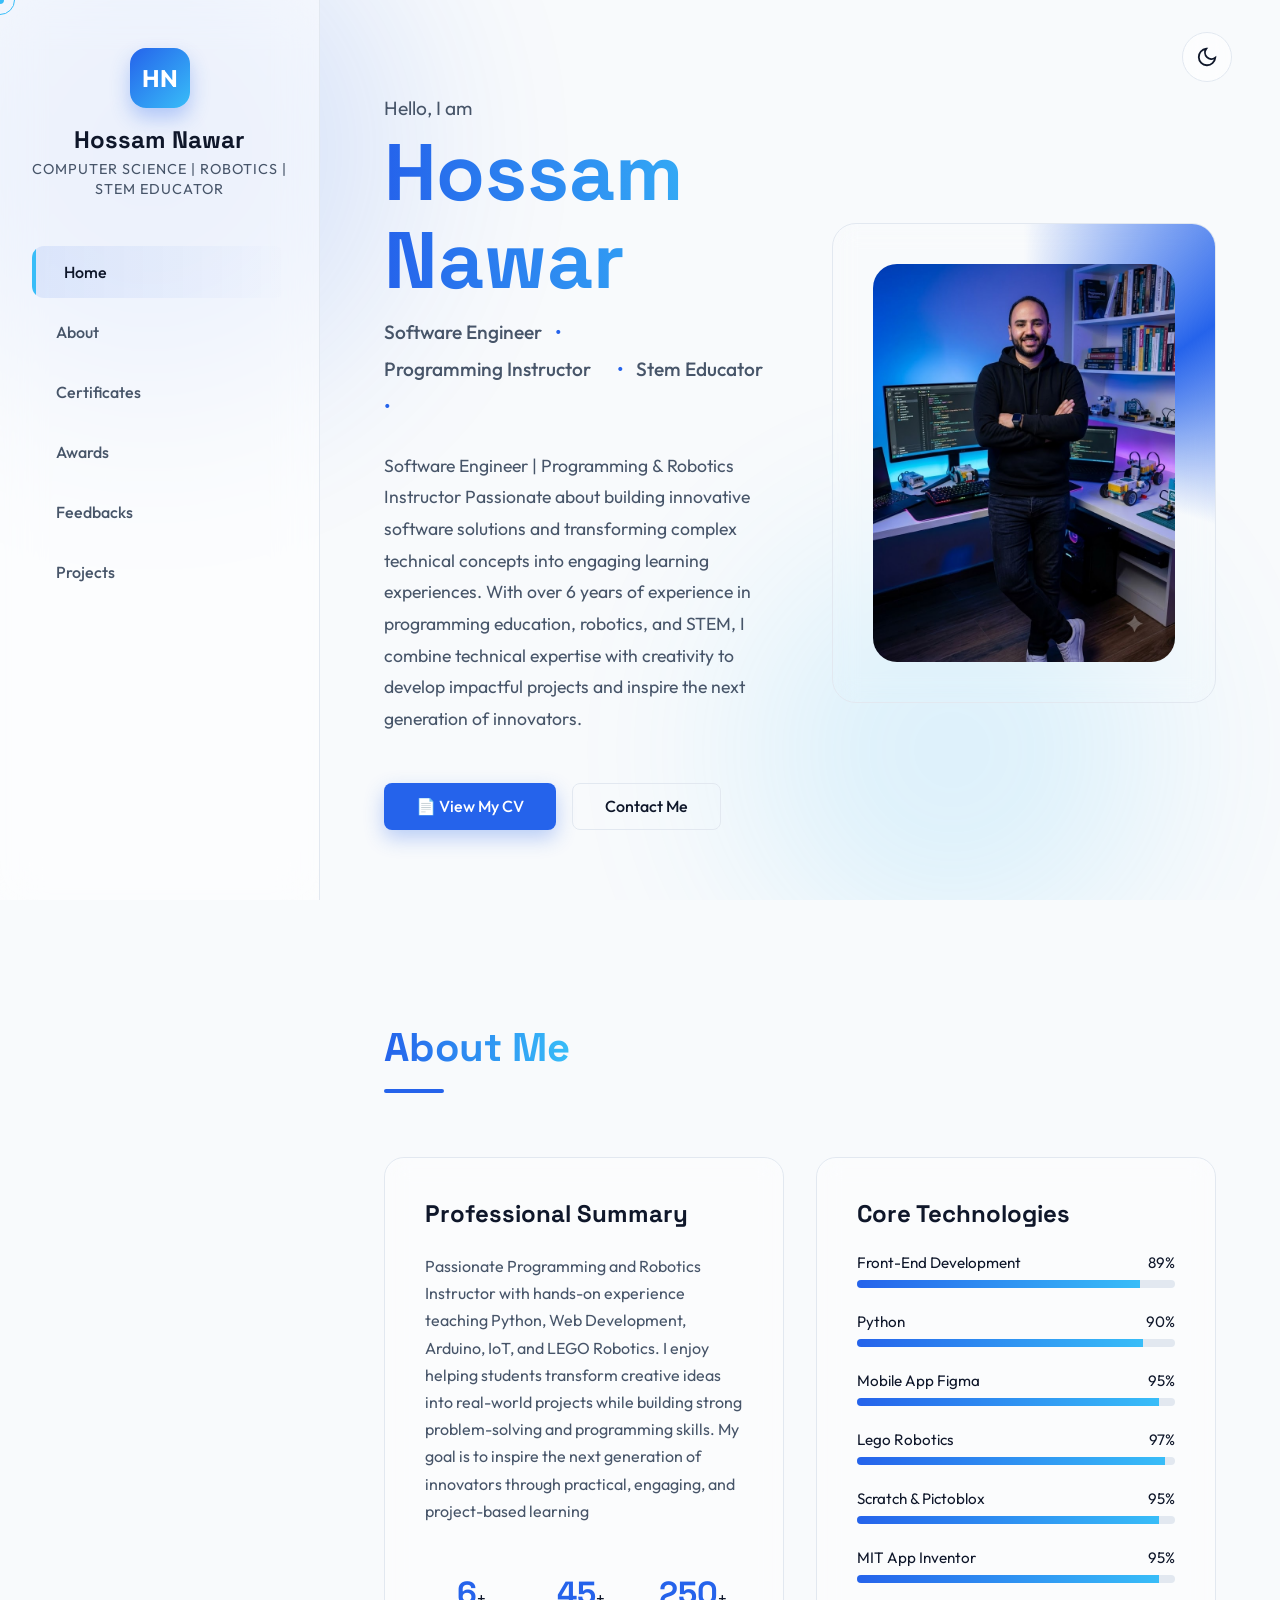
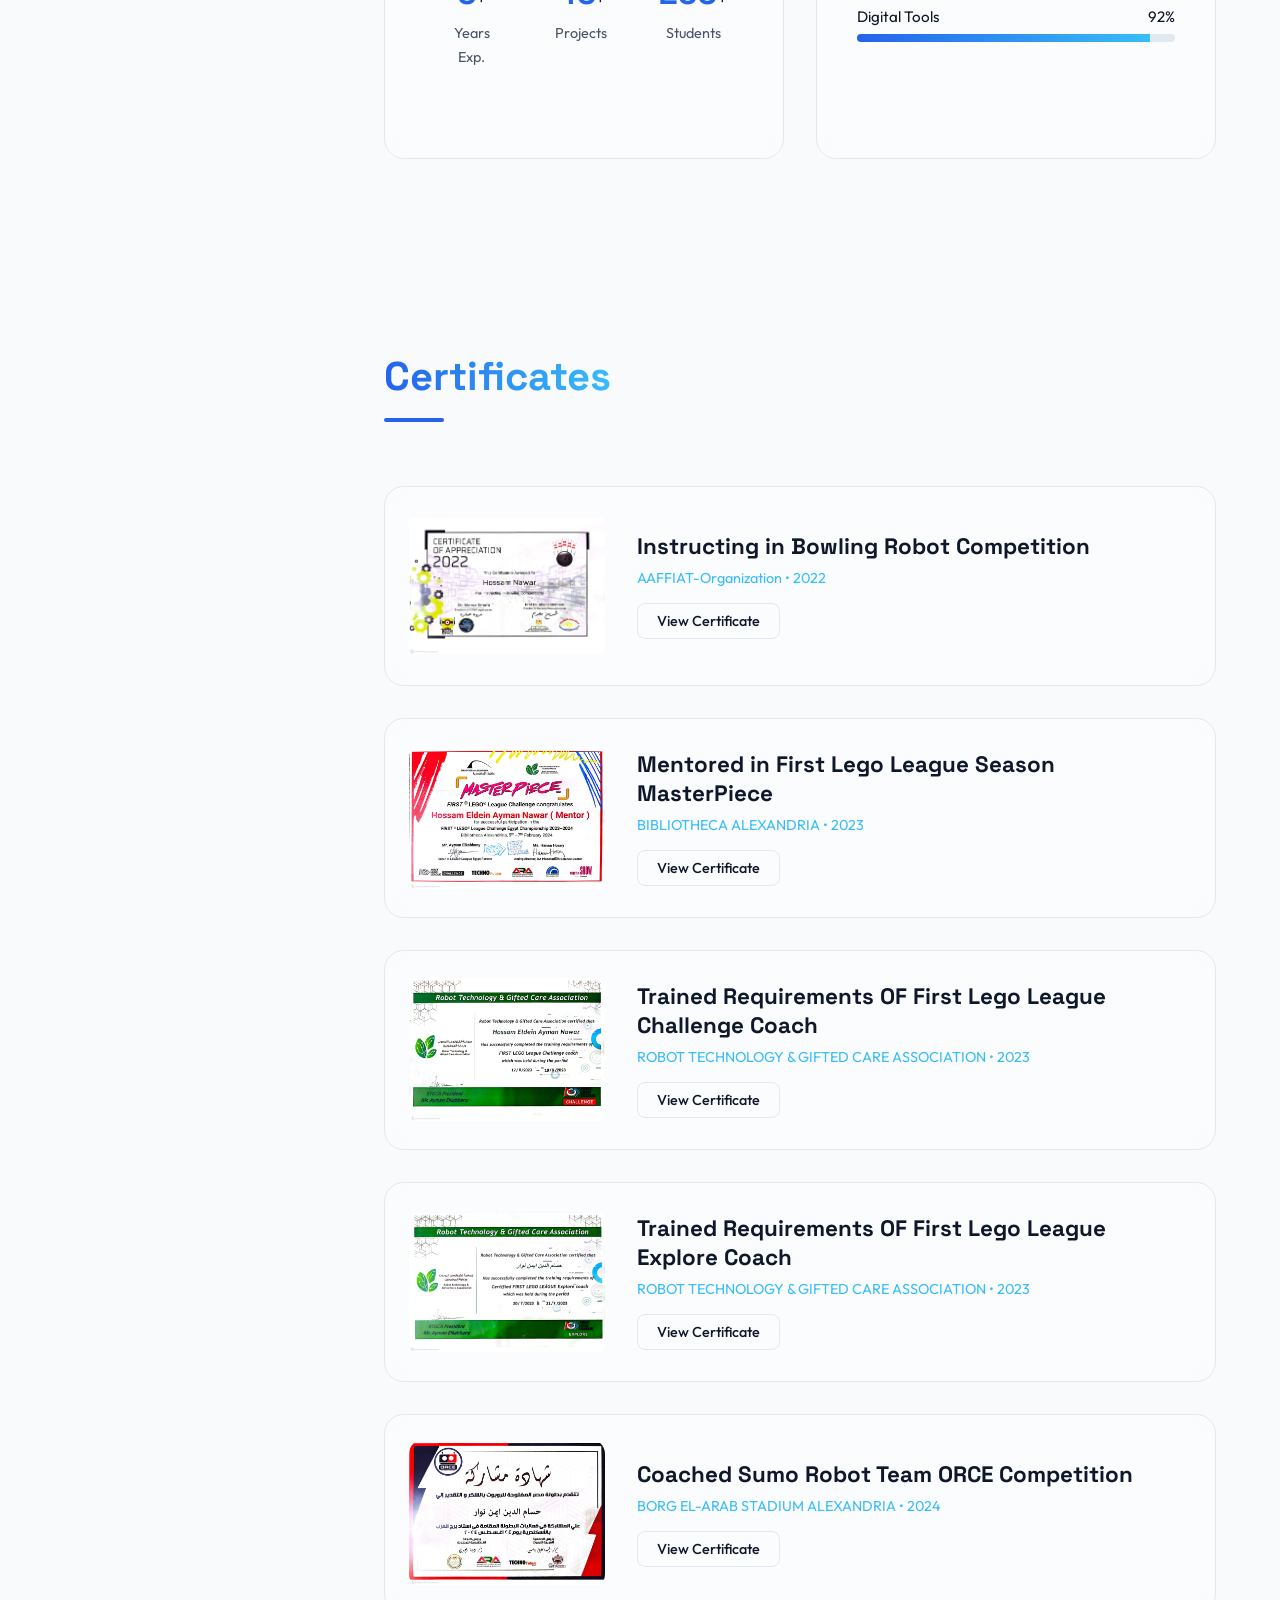
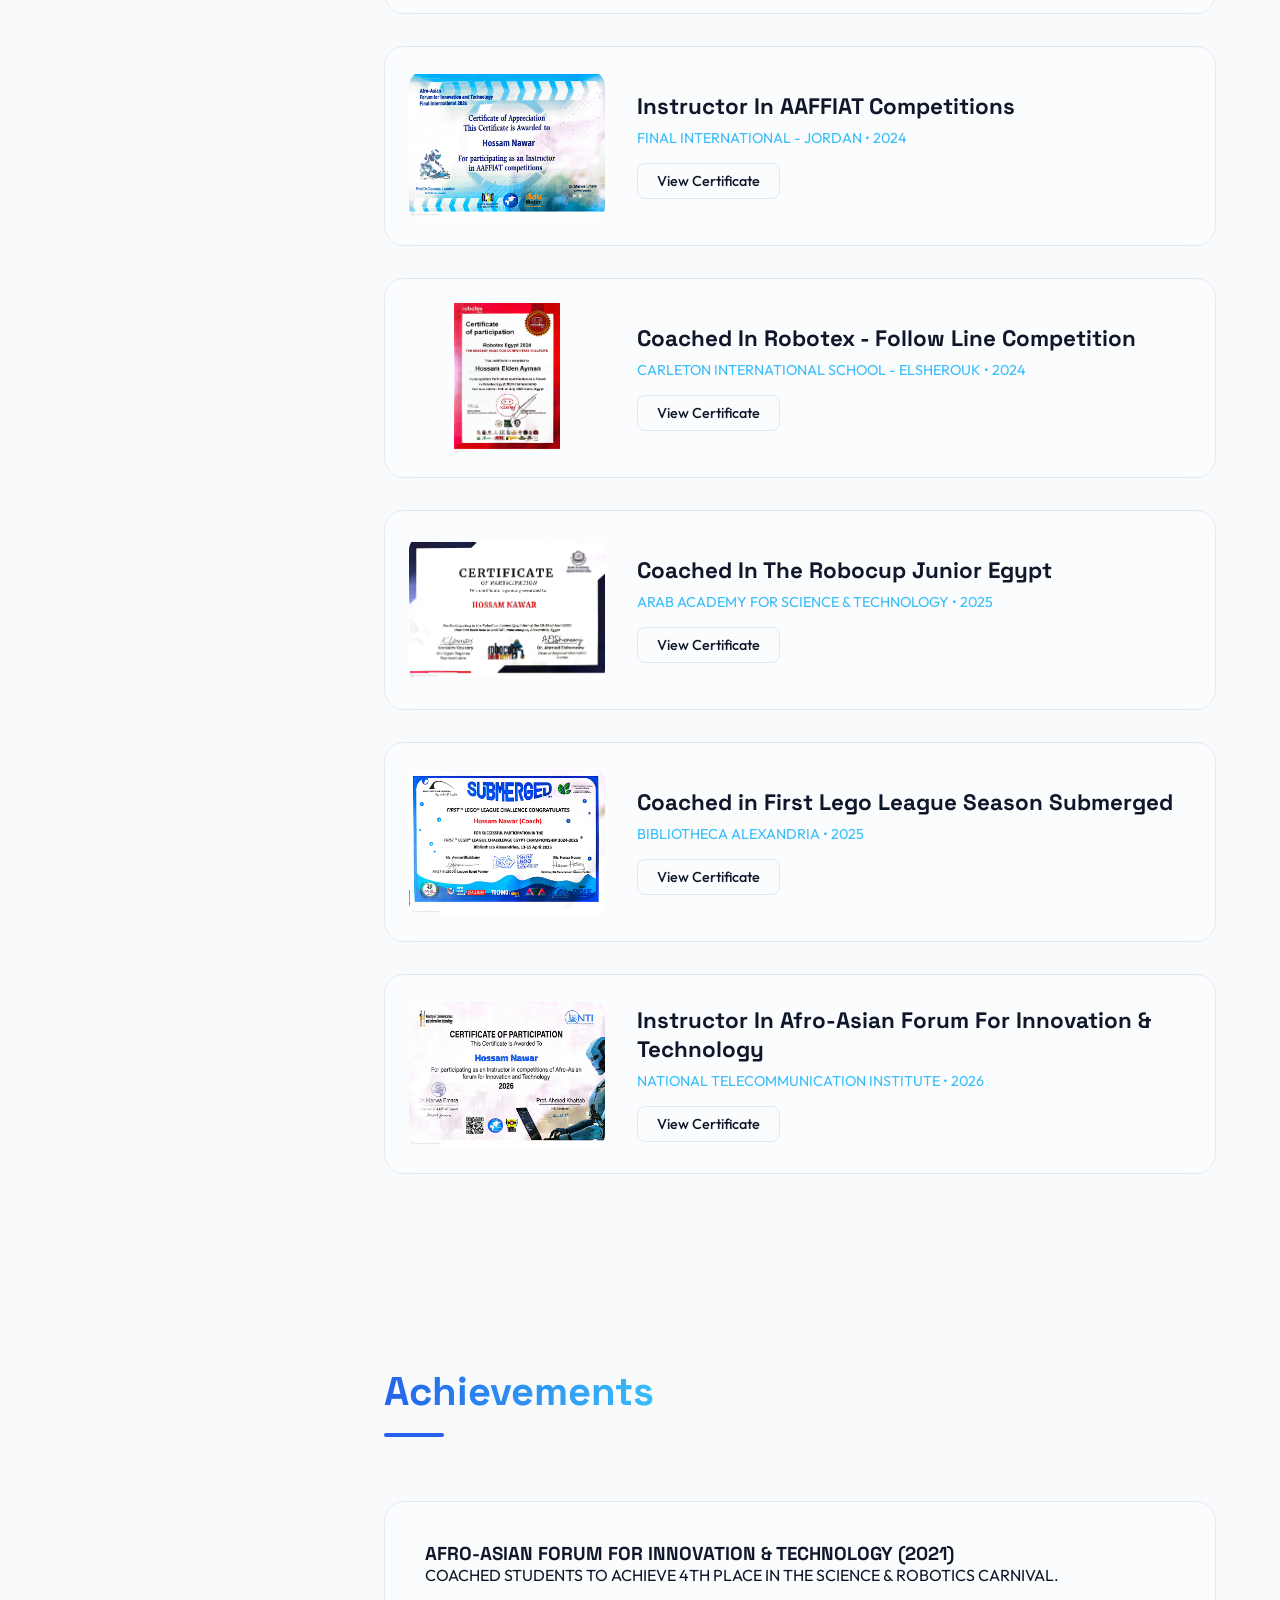
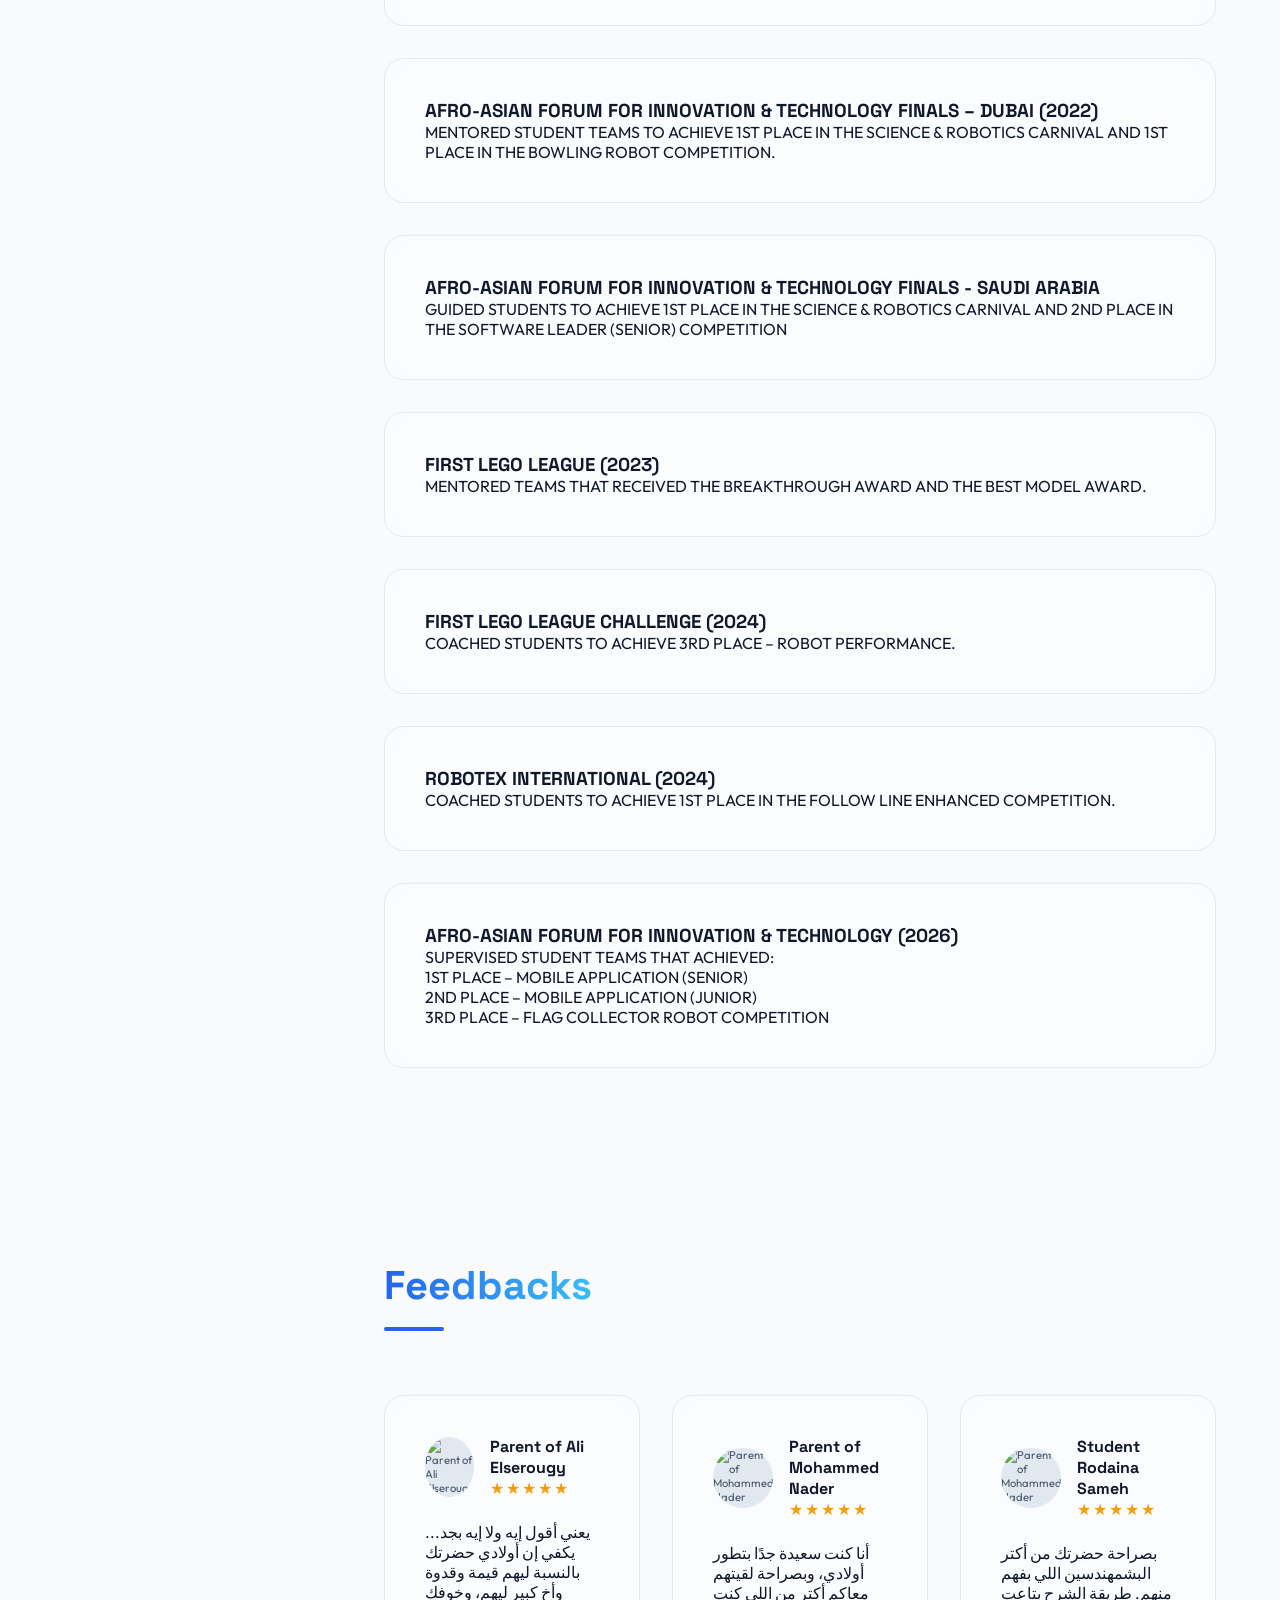
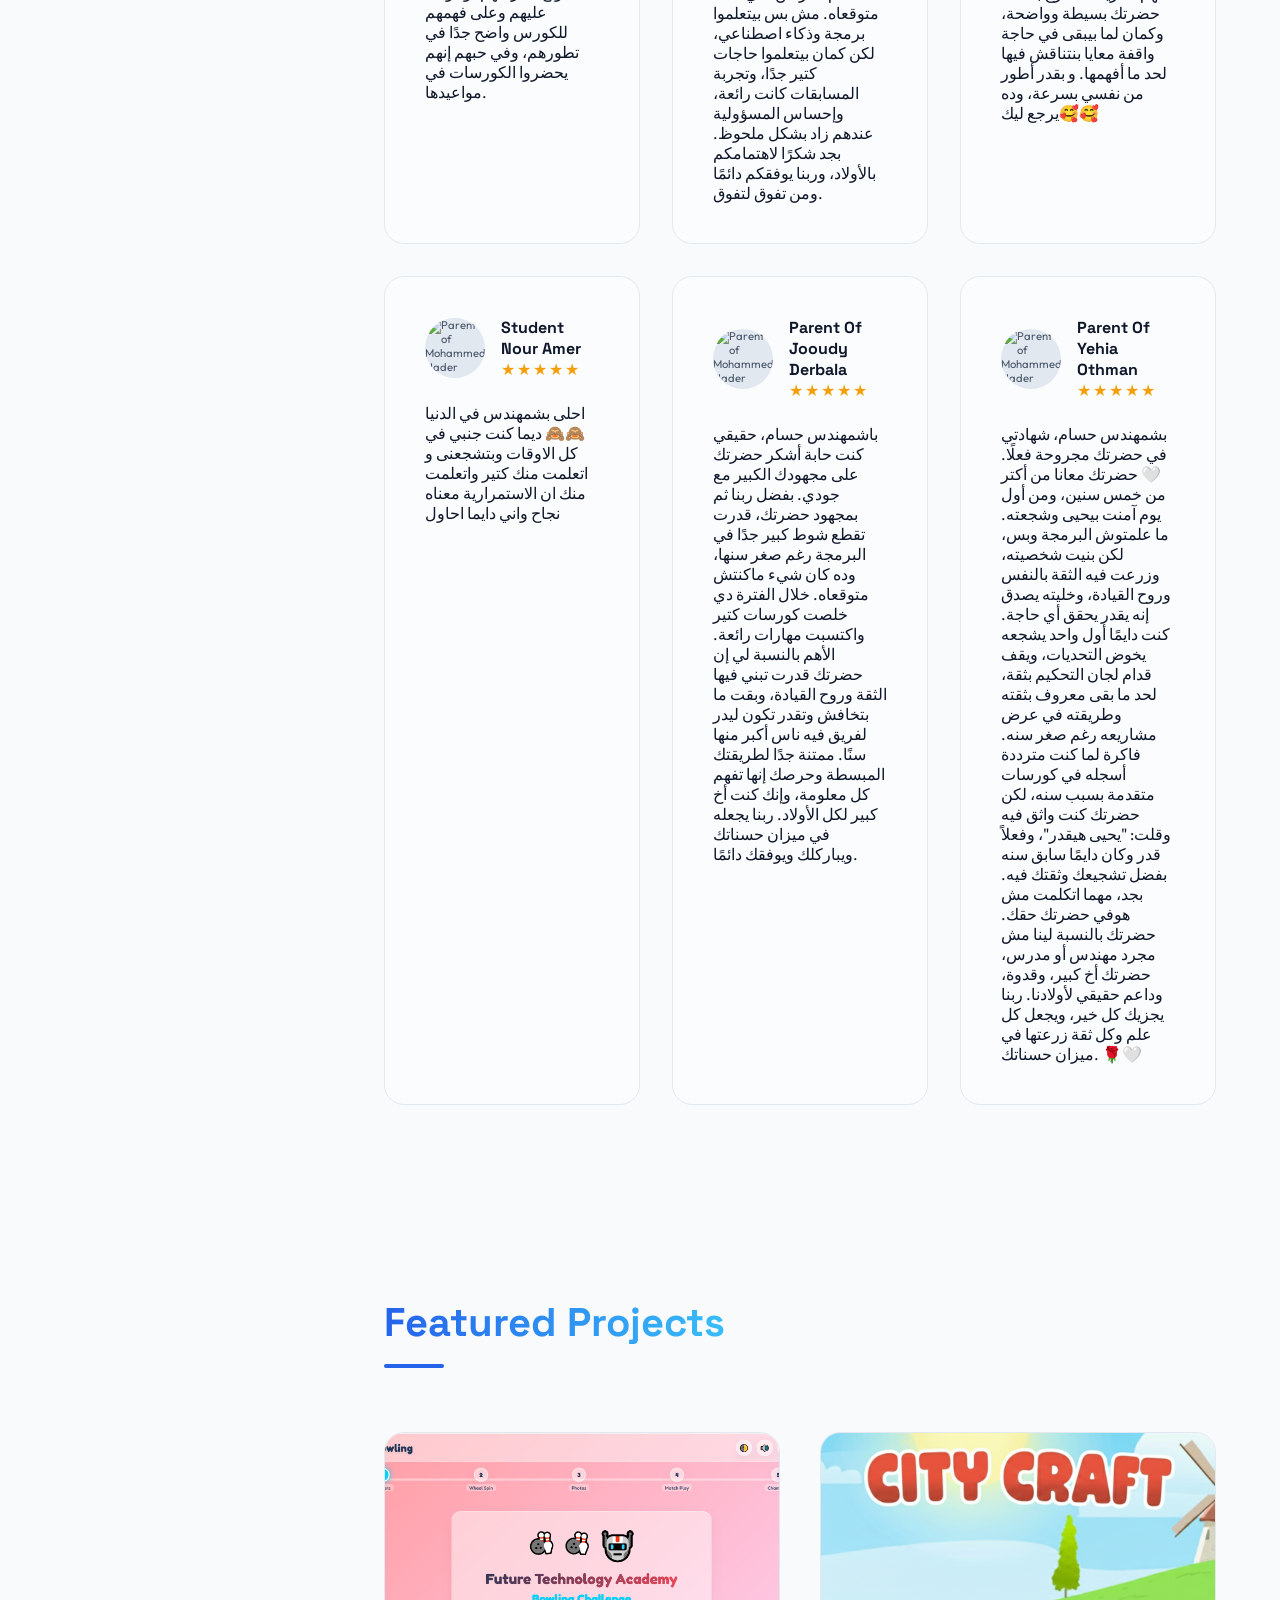
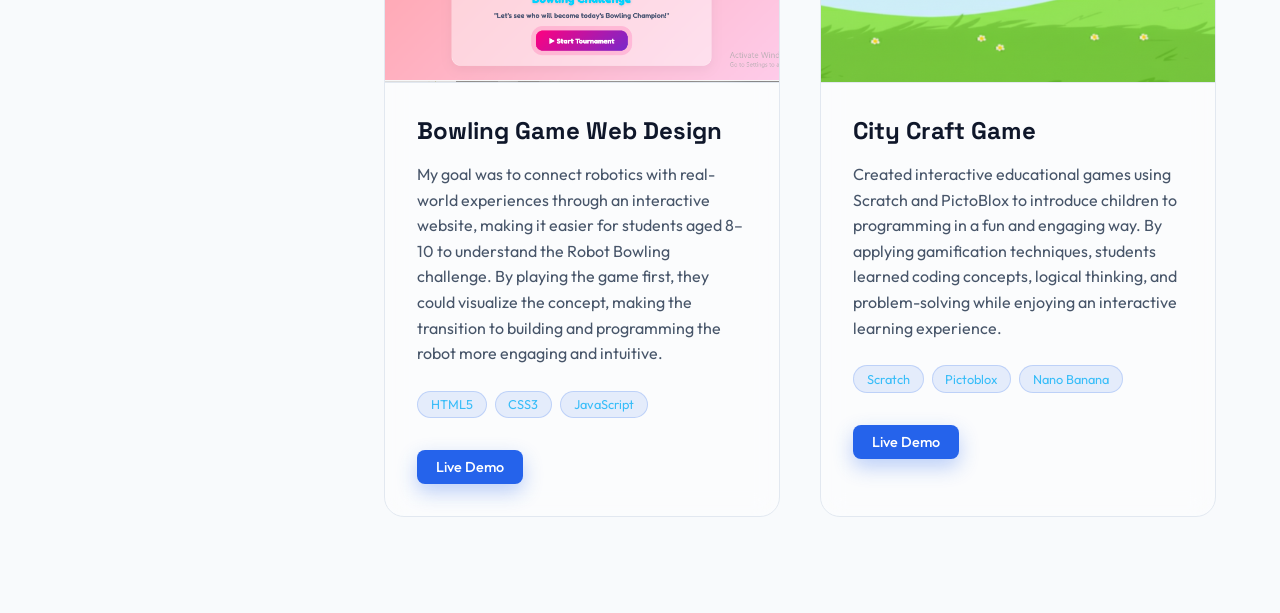
==== index.html @ 38dbe71a "Add files via upload" ====
<!DOCTYPE html>
<html lang="en" data-theme="dark">
<head>
    <meta charset="UTF-8">
    <meta name="viewport" content="width=device-width, initial-scale=1.0">
    <title>Senior Software Engineer & Instructor</title>
    
    <!-- Premium Google Fonts -->
    <link rel="preconnect" href="https://fonts.googleapis.com">
    <link rel="preconnect" href="https://fonts.gstatic.com" crossorigin>
    <link href="https://fonts.googleapis.com/css2?family=Outfit:wght@300;400;500;700&family=Space+Grotesk:wght@500;700&display=swap" rel="stylesheet">
    
    <link rel="stylesheet" href="style.css">
</head>
<body>
    <!-- Animated Background -->
    <div class="bg-animation">
        <div class="glow-orb orb-1"></div>
        <div class="glow-orb orb-2"></div>
    </div>

    <!-- Custom Cursor -->
    <div class="cursor"></div>
    <div class="cursor-follower"></div>

    <!-- Theme Switcher -->
    <button id="theme-toggle" class="theme-toggle" aria-label="Toggle Theme">
        <svg class="sun-icon" viewBox="0 0 24 24" fill="none" stroke="currentColor" stroke-width="2"><circle cx="12" cy="12" r="5"></circle><line x1="12" y1="1" x2="12" y2="3"></line><line x1="12" y1="21" x2="12" y2="23"></line><line x1="4.22" y1="4.22" x2="5.64" y2="5.64"></line><line x1="18.36" y1="18.36" x2="19.78" y2="19.78"></line><line x1="1" y1="12" x2="3" y2="12"></line><line x1="21" y1="12" x2="23" y2="12"></line><line x1="4.22" y1="19.78" x2="5.64" y2="18.36"></line><line x1="18.36" y1="5.64" x2="19.78" y2="4.22"></line></svg>
        <svg class="moon-icon" viewBox="0 0 24 24" fill="none" stroke="currentColor" stroke-width="2"><path d="M21 12.79A9 9 0 1 1 11.21 3 7 7 0 0 0 21 12.79z"></path></svg>
    </button>

    <!-- Mobile Menu Button -->
    <button class="mobile-menu-btn" aria-label="Toggle Menu">
        <span></span><span></span><span></span>
    </button>

    <!-- Left Sidebar -->
    <aside class="sidebar">
        <div class="sidebar-content">
            <div class="brand">
                <div class="logo">HN</div>
                <h2 class="name">Hossam Nawar</h2>
                <span class="title">COMPUTER SCIENCE | ROBOTICS | STEM EDUCATOR</span>
            </div>

            <nav class="nav-menu">
                <a href="#home" class="nav-link active">Home</a>
                <a href="#about" class="nav-link">About</a>
                <a href="#certificates" class="nav-link">Certificates</a>
                <a href="#awards" class="nav-link">Awards</a>
                <a href="#feedbacks" class="nav-link">Feedbacks</a>
                <a href="#projects" class="nav-link">Projects</a>
            </nav>

         
        </div>
    </aside>

    <!-- Main Content -->
    <main class="content">
        
        <!-- HOME SECTION -->
        <section id="home" class="section hero-section reveal">
            <div class="hero-content">
                <h3 class="greeting">Hello, I am</h3>
                <h1 class="main-heading gradient-text">Hossam Nawar</h1>
                <div class="typewriter-container">
                    <span class="role">Software Engineer</span>
                    <span class="separator">•</span>
                    <span class="role">Programming Instructor</span> <br>
                    <span class="separator">•</span>
                    <span class="role">Stem Educator</span>
                                        <span class="separator">•</span>

                </div>
                <p class="hero-desc">
Software Engineer | Programming & Robotics Instructor

Passionate about building innovative software solutions and transforming complex technical concepts into engaging learning experiences. With over 6 years of experience in programming education, robotics, and STEM, I combine technical expertise with creativity to develop impactful projects and inspire the next generation of innovators.
                </p>
                <div class="hero-btns">
                    <a href="Hossam Nawar CV (2).pdf" class="btn btn-primary" target="_blank">     📄 View My CV
</a>
                    <a href="#about" class="btn btn-outline">Contact Me</a>
                </div>
            </div>
            
         <div class="hero-visual">
    <!-- AI Video -->
    <div class="video-placeholder glass-card">
        <div class="glow-border"></div>

        <img src="xxxxx.jpg" alt="">

    </div>
</div>
        </section>

        <!-- ABOUT SECTION -->
        <section id="about" class="section reveal fade-up">
            <div class="section-header">
                <h2 class="gradient-text">About Me</h2>
                <div class="line"></div>
            </div>
            <div class="about-grid">
                <div class="about-text glass-card">
                    <h3>Professional Summary</h3>
<p>Passionate Programming and Robotics Instructor with hands-on experience teaching Python, Web Development, Arduino, IoT, and LEGO Robotics. I enjoy helping students transform creative ideas into real-world projects while building strong problem-solving and programming skills. My goal is to inspire the next generation of innovators through practical, engaging, and project-based learning</p>                    <div class="stats-grid">
                        <div class="stat-item"><span class="counter" data-target="6">0</span>+<p>Years Exp.</p></div>
                        <div class="stat-item"><span class="counter" data-target="45">0</span>+<p>Projects</p></div>
                        <div class="stat-item"><span class="counter" data-target="250">0</span>+<p>Students</p></div>
                    </div>
                </div>
                <div class="skills-container glass-card">
                    <h3>Core Technologies</h3>
                    <div class="skill-bar">
                        <div class="skill-info"><span>Front-End Development</span><span>89%</span></div>
                        <div class="progress-bg"><div class="progress-fill" style="--width: 89%"></div></div>
                    </div>
                    <div class="skill-bar">
                        <div class="skill-info"><span>Python </span><span>90%</span></div>
                        <div class="progress-bg"><div class="progress-fill" style="--width: 90%"></div></div>
                    </div>
                    <div class="skill-bar">
                        <div class="skill-info"><span>Mobile App Figma</span><span>95%</span></div>
                        <div class="progress-bg"><div class="progress-fill" style="--width: 95%"></div></div>
                    </div>
                    <div class="skill-bar">
                        <div class="skill-info"><span>Lego Robotics</span><span>97%</span></div>
                        <div class="progress-bg"><div class="progress-fill" style="--width: 97%"></div></div>
                    </div>
                     <div class="skill-bar">
                        <div class="skill-info"><span>Scratch & Pictoblox</span><span>95%</span></div>
                        <div class="progress-bg"><div class="progress-fill" style="--width: 95%"></div></div>
                    </div>
                    <div class="skill-bar">
                        <div class="skill-info"><span>MIT App Inventor</span><span>95%</span></div>
                        <div class="progress-bg"><div class="progress-fill" style="--width: 95%"></div></div>
                    </div>
                    <div class="skill-bar">
                        <div class="skill-info"><span>Digital Tools</span><span>92%</span></div>
                        <div class="progress-bg"><div class="progress-fill" style="--width: 92%"></div></div>
                    </div>
                </div>
            </div>
        </section>

      <!-- CERTIFICATES SECTION -->
<section id="certificates" class="section reveal slide-left">
    <div class="section-header">
        <h2 class="gradient-text">Certificates</h2>
        <div class="line"></div>
    </div>

    <div class="cards-layout">


        <!-- Certificate 1 -->
        <div class="cert-card glass-card">

            <div class="img-placeholder"
                 style="width:25%; height:150px; overflow:hidden; border-radius:15px; display:flex; justify-content:center; align-items:center;">

                <img src="certificate/one.jpg"
                     alt="Certificate 1"
                     style="width:100%; height:100%; object-fit:contain; display:block;">

            </div>

            <div class="card-content">
                <h3>Instructing in Bowling Robot Competition</h3>
                <span class="meta">AAFFIAT-Organization • 2022</span>
              

                <a href="certificate/one.jpg" class="btn btn-outline small" target="_blank">
                    View Certificate
                </a>
            </div>
        </div>
         <!-- Certificate 2 -->
        <div class="cert-card glass-card">

            <div class="img-placeholder"
                 style="width:25%; height:150px; overflow:hidden; border-radius:15px; display:flex; justify-content:center; align-items:center;">

                <img src="certificate/two.jpg"
                     alt="Certificate 2"
                     style="width:100%; height:100%; object-fit:contain; display:block;">

            </div>

            <div class="card-content">
                <h3> Mentored in First Lego League Season MasterPiece</h3>
                <span class="meta">BIBLIOTHECA ALEXANDRIA • 2023</span>
              

                <a href="certificate/two.jpg" class="btn btn-outline small" target="_blank">
                    View Certificate
                </a>
            </div>
        </div>
        <!-- Certificate 3 -->
        <div class="cert-card glass-card">

            <div class="img-placeholder"
                 style="width:25%; height:150px; overflow:hidden; border-radius:15px; display:flex; justify-content:center; align-items:center;">

                <img src="certificate/seven.jpg"
                     alt="Certificate 3"
                     style="width:100%; height:100%; object-fit:contain; display:block;">

            </div>

            <div class="card-content">
                <h3>Trained Requirements OF First Lego League Challenge Coach</h3>
                <span class="meta">ROBOT TECHNOLOGY & GIFTED CARE ASSOCIATION • 2023</span>
              

                <a href="certificate/seven.jpg" class="btn btn-outline small" target="_blank">
                    View Certificate
                </a>
            </div>
        </div>
        <!-- Certificate 4 -->
        <div class="cert-card glass-card">

            <div class="img-placeholder"
                 style="width:25%; height:150px; overflow:hidden; border-radius:15px; display:flex; justify-content:center; align-items:center;">

                <img src="certificate/ten.jpg"
                     alt="Certificate 4"
                     style="width:100%; height:100%; object-fit:contain; display:block;">

            </div>

            <div class="card-content">
                <h3>Trained Requirements OF First Lego League Explore Coach</h3>
                <span class="meta">ROBOT TECHNOLOGY & GIFTED CARE ASSOCIATION • 2023</span>
              

                <a href="certificate/TEN.jpg" class="btn btn-outline small" target="_blank">
                    View Certificate
                </a>
            </div>
        </div>
        <!-- Certificate 5 -->
        <div class="cert-card glass-card">

            <div class="img-placeholder"
                 style="width:25%; height:150px; overflow:hidden; border-radius:15px; display:flex; justify-content:center; align-items:center;">

                <img src="certificate/eight.jpg"
                     alt="Certificate 5"
                     style="width:100%; height:100%; object-fit:contain; display:block;">

            </div>

            <div class="card-content">
                <h3>Coached Sumo Robot Team ORCE Competition</h3>
                <span class="meta">BORG EL-ARAB STADIUM ALEXANDRIA • 2024</span>
              

                <a href="certificate/eight.jpg" class="btn btn-outline small" target="_blank">
                    View Certificate
                </a>
            </div>
        </div>
        <!-- Certificate 6 -->
        <div class="cert-card glass-card">

            <div class="img-placeholder"
                 style="width:25%; height:150px; overflow:hidden; border-radius:15px; display:flex; justify-content:center; align-items:center;">

                <img src="certificate/nine.jpg"
                     alt="Certificate 6"
                     style="width:100%; height:100%; object-fit:contain; display:block;">

            </div>

            <div class="card-content">
                <h3>Instructor In AAFFIAT Competitions</h3>
                <span class="meta">FINAL INTERNATIONAL - JORDAN • 2024</span>
              

                <a href="certificate/nine.jpg" class="btn btn-outline small" target="_blank">
                    View Certificate
                </a>
            </div>
        </div>
         <!-- Certificate 7 -->
        <div class="cert-card glass-card">

            <div class="img-placeholder"
                 style="width:25%; height:150px; overflow:hidden; border-radius:15px; display:flex; justify-content:center; align-items:center;">

                <img src="certificate/fourteen.jpg"
                     alt="Certificate 7"
                     style="width:100%; height:100%; object-fit:contain; display:block;">

            </div>

            <div class="card-content">
                <h3>Coached In Robotex - Follow Line Competition</h3>
                <span class="meta">CARLETON INTERNATIONAL SCHOOL - ELSHEROUK • 2024</span>
              

                <a href="certificate/fourteen.jpg" class="btn btn-outline small" target="_blank">
                    View Certificate
                </a>
            </div>
        </div>
         <!-- Certificate 8 -->
        <div class="cert-card glass-card">

            <div class="img-placeholder"
                 style="width:25%; height:150px; overflow:hidden; border-radius:15px; display:flex; justify-content:center; align-items:center;">

                <img src="certificate/five.jpg"
                     alt="Certificate 8"
                     style="width:100%; height:100%; object-fit:contain; display:block;">

            </div>

            <div class="card-content">
                <h3>Coached In The Robocup Junior Egypt</h3>
                <span class="meta">ARAB ACADEMY FOR SCIENCE & TECHNOLOGY • 2025</span>
              

                <a href="certificate/five.jpg" class="btn btn-outline small" target="_blank">
                    View Certificate
                </a>
            </div>
        </div>
          <!-- Certificate 9 -->
        <div class="cert-card glass-card">

            <div class="img-placeholder"
                 style="width:25%; height:150px; overflow:hidden; border-radius:15px; display:flex; justify-content:center; align-items:center;">

                <img src="certificate/four.jpg"
                     alt="Certificate 9"
                     style="width:100%; height:100%; object-fit:contain; display:block;">

            </div>

            <div class="card-content">
                <h3>Coached in First Lego League Season Submerged</h3>
                <span class="meta">BIBLIOTHECA ALEXANDRIA • 2025</span>
              

                <a href="certificate/four.jpg" class="btn btn-outline small" target="_blank">
                    View Certificate
                </a>
            </div>
        </div>
         <!-- Certificate 10 -->
        <div class="cert-card glass-card">

            <div class="img-placeholder"
                 style="width:25%; height:150px; overflow:hidden; border-radius:15px; display:flex; justify-content:center; align-items:center;">

                <img src="certificate/thirteen.jpg"
                     alt="Certificate 10"
                     style="width:100%; height:100%; object-fit:contain; display:block;">

            </div>

            <div class="card-content">
                <h3>Instructor In Afro-Asian Forum For Innovation & Technology</h3>
                <span class="meta">NATIONAL TELECOMMUNICATION INSTITUTE • 2026</span>
              

                <a href="certificate/thirteen.jpg" class="btn btn-outline small" target="_blank">
                    View Certificate
                </a>
            </div>
        </div>
        
        
        

    

    </div>
</section>

       <!-- AWARDS SECTION -->
<section id="awards" class="section reveal slide-right">

    <div class="section-header">
        <h2 class="gradient-text">Achievements</h2>
        <div class="line"></div>
    </div>

    <div class="cards-layout">

        <!-- Achievement 1 -->
        <div class="award-horizontal glass-card">
            <div class="award-content">
                <h3>AFRO-ASIAN FORUM FOR INNOVATION & TECHNOLOGY (2021)</h3>

                <p>
                   COACHED STUDENTS TO ACHIEVE 4TH PLACE IN THE SCIENCE & ROBOTICS CARNIVAL.

                </p>
            </div>

        </div>
            <!-- Achievement 2 -->
        <div class="award-horizontal glass-card">
            <div class="award-content">
                <h3>AFRO-ASIAN FORUM FOR INNOVATION & TECHNOLOGY FINALS – DUBAI (2022)
</h3>

                <p>
MENTORED STUDENT TEAMS TO ACHIEVE 1ST PLACE IN THE SCIENCE & ROBOTICS
CARNIVAL AND 1ST PLACE IN THE BOWLING ROBOT COMPETITION.
                </p>
            </div>

        </div>
         
                   <!-- Achievement 3 -->
        <div class="award-horizontal glass-card">
            <div class="award-content">
                <h3>AFRO-ASIAN FORUM FOR INNOVATION & TECHNOLOGY FINALS - SAUDI ARABIA


</h3>

                <p>
GUIDED STUDENTS TO ACHIEVE 1ST PLACE IN THE SCIENCE & ROBOTICS CARNIVAL AND
2ND PLACE IN THE SOFTWARE LEADER (SENIOR) COMPETITION
                </p>
            </div>

        </div>
<!-- Achievement 4 -->
<div class="award-horizontal glass-card">
<div class="award-content">
<h3>FIRST LEGO LEAGUE (2023)


</h3>

<p>
MENTORED TEAMS THAT RECEIVED THE BREAKTHROUGH AWARD AND THE BEST MODEL
AWARD.
</p>
</div>

</div>
<!-- Achievement 5 -->
<div class="award-horizontal glass-card">
<div class="award-content">
<h3>FIRST LEGO LEAGUE CHALLENGE (2024)


</h3>

<p>
COACHED STUDENTS TO ACHIEVE 3RD PLACE – ROBOT PERFORMANCE.

</p>
</div>

</div>
<!-- Achievement 6 -->
<div class="award-horizontal glass-card">
<div class="award-content">
<h3>ROBOTEX INTERNATIONAL (2024)


</h3>

<p>
COACHED STUDENTS TO ACHIEVE 1ST PLACE IN THE FOLLOW LINE ENHANCED
COMPETITION.
</p>
</div>

</div>
<!-- Achievement 7 -->
<div class="award-horizontal glass-card">
<div class="award-content">
<h3>AFRO-ASIAN FORUM FOR INNOVATION & TECHNOLOGY (2026)



</h3>

<p>
SUPERVISED STUDENT TEAMS THAT ACHIEVED: <br>
1ST PLACE – MOBILE APPLICATION (SENIOR) <br>
2ND PLACE – MOBILE APPLICATION (JUNIOR) <br>
3RD PLACE – FLAG COLLECTOR ROBOT COMPETITION
</p>
</div>

</div>

    </div>

</section>
       <!-- FEEDBACKS SECTION -->
<section id="feedbacks" class="section reveal fade-up">
    <div class="section-header">
        <h2 class="gradient-text">Feedbacks</h2>
        <div class="line"></div>
    </div>

    <div class="slider-container">
        <div class="slider-track">

            <!-- Feedback 1 -->
            <article class="testimoniall-card glass-card">
                <div class="user-info">
                    <img src="images/parent1.jpg"
                         alt="Parent of Ali Elserougy"
                         class="avatar-placeholder"
                         loading="lazy">

                    <div>
                        <h4>Parent of Ali Elserougy</h4>
                        <div class="stars">★★★★★</div>
                    </div>
                </div>

                <blockquote>
                    يعني أقول إيه ولا إيه بجد...
                    يكفي إن أولادي حضرتك بالنسبة ليهم قيمة وقدوة وأخ كبير ليهم،
                    وخوفك عليهم وعلى فهمهم للكورس واضح جدًا في تطورهم،
                    وفي حبهم إنهم يحضروا الكورسات في مواعيدها.
                </blockquote>
            </article>

            <!-- Feedback 2 -->
            <article class="testimoniall-card glass-card">
                <div class="user-info">
                    <img src="images/parent2.jpg"
                         alt="Parent of Mohammed Nader"
                         class="avatar-placeholder"
                         loading="lazy">

                    <div>
                        <h4>Parent of Mohammed Nader</h4>
                        <div class="stars">★★★★★</div>
                    </div>
                </div>

                <blockquote>
                    أنا كنت سعيدة جدًا بتطور أولادي، وبصراحة لقيتهم معاكم
                    أكتر من اللي كنت متوقعاه.
                    مش بس بيتعلموا برمجة وذكاء اصطناعي، لكن كمان بيتعلموا
                    حاجات كتير جدًا، وتجربة المسابقات كانت رائعة،
                    وإحساس المسؤولية عندهم زاد بشكل ملحوظ.
                    بجد شكرًا لاهتمامكم بالأولاد، وربنا يوفقكم دائمًا ومن
                    تفوق لتفوق.
                </blockquote>
            </article>
             <!-- Feedback 3 -->
            <article class="testimoniall-card glass-card">
                <div class="user-info">
                    <img src="images/parent2.jpg"
                         alt="Parent of Mohammed Nader"
                         class="avatar-placeholder"
                         loading="lazy">

                    <div>
                        <h4>Student Rodaina Sameh</h4>
                        <div class="stars">★★★★★</div>
                    </div>
                </div>

                <blockquote>بصراحة حضرتك من أكتر البشمهندسين اللي بفهم منهم. طريقة الشرح بتاعت حضرتك بسيطة وواضحة، وكمان لما بيبقى في حاجة واقفة معايا بنتناقش فيها لحد ما أفهمها. و بقدر أطور من نفسي بسرعة، وده يرجع ليك🥰🥰
                </blockquote>
            </article>
 <!-- Feedback 4 -->
            <article class="testimoniall-card glass-card">
                <div class="user-info">
                    <img src="images/parent2.jpg"
                         alt="Parent of Mohammed Nader"
                         class="avatar-placeholder"
                         loading="lazy">

                    <div>
                        <h4>Student Nour Amer</h4>
                        <div class="stars">★★★★★</div>
                    </div>
                </div>

                <blockquote>
                   احلى بشمهندس في الدنيا🙈🙈
ديما كنت جنبي في كل الاوقات وبتشجعنى و اتعلمت منك كتير
واتعلمت منك ان الاستمرارية معناه نجاح
واني دايما احاول 
                </blockquote>
            </article>
            <!-- Feedback 5 -->
            <article class="testimoniall-card glass-card">
                <div class="user-info">
                    <img src="images/parent2.jpg"
                         alt="Parent of Mohammed Nader"
                         class="avatar-placeholder"
                         loading="lazy">

                    <div>
                        <h4>Parent Of Jooudy Derbala</h4>
                        <div class="stars">★★★★★</div>
                    </div>
                </div>

                <blockquote>
               باشمهندس حسام، حقيقي كنت حابة أشكر حضرتك على مجهودك الكبير مع جودي. بفضل ربنا ثم بمجهود حضرتك، قدرت تقطع شوط كبير جدًا في البرمجة رغم صغر سنها، وده كان شيء ماكنتش متوقعاه. خلال الفترة دي خلصت كورسات كتير واكتسبت مهارات رائعة.

الأهم بالنسبة لي إن حضرتك قدرت تبني فيها الثقة وروح القيادة، وبقت ما بتخافش وتقدر تكون ليدر لفريق فيه ناس أكبر منها سنًا. ممتنة جدًا لطريقتك المبسطة وحرصك إنها تفهم كل معلومة، وإنك كنت أخ كبير لكل الأولاد. ربنا يجعله في ميزان حسناتك ويباركلك ويوفقك دائمًا.

                </blockquote>
            </article>
            <!-- Feedback 6 -->
            <article class="testimoniall-card glass-card">
                <div class="user-info">
                    <img src="images/parent2.jpg"
                         alt="Parent of Mohammed Nader"
                         class="avatar-placeholder"
                         loading="lazy">

                    <div>
                        <h4>Parent Of Yehia Othman</h4>
                        <div class="stars">★★★★★</div>
                    </div>
                </div>

                <blockquote>
               بشمهندس حسام، شهادتي في حضرتك مجروحة فعلًا. 🤍

حضرتك معانا من أكتر من خمس سنين، ومن أول يوم آمنت بيحيى وشجعته. ما علمتوش البرمجة وبس، لكن بنيت شخصيته، وزرعت فيه الثقة بالنفس وروح القيادة، وخليته يصدق إنه يقدر يحقق أي حاجة.

كنت دايمًا أول واحد يشجعه يخوض التحديات، ويقف قدام لجان التحكيم بثقة، لحد ما بقى معروف بثقته وطريقته في عرض مشاريعه رغم صغر سنه.

فاكرة لما كنت مترددة أسجله في كورسات متقدمة بسبب سنه، لكن حضرتك كنت واثق فيه وقلت: "يحيى هيقدر"، وفعلاً قدر وكان دايمًا سابق سنه بفضل تشجيعك وثقتك فيه.

بجد، مهما اتكلمت مش هوفي حضرتك حقك. حضرتك بالنسبة لينا مش مجرد مهندس أو مدرس، حضرتك أخ كبير، وقدوة، وداعم حقيقي لأولادنا. ربنا يجزيك كل خير، ويجعل كل علم وكل ثقة زرعتها في ميزان حسناتك. 🌹🤍

                </blockquote>
            </article>

        </div>
    </div>
</section>
       <!-- PROJECTS SECTION -->
<section id="projects" class="section reveal fade-up">
    <div class="section-header">
        <h2 class="gradient-text">Featured Projects</h2>
        <div class="line"></div>
    </div>

    <div class="grid-layout-2">

        <!-- Project 1 -->
        <div class="project-card glass-card">

            <div class="project-image">
                <img src="projects/bowling/opening.PNG" alt="Bowling Game Website">
            </div>

            <div class="project-info">
                <h3>Bowling Game Web Design</h3>

                <p>
                    My goal was to connect robotics with real-world experiences
                    through an interactive website, making it easier for students
                    aged 8–10 to understand the Robot Bowling challenge. By
                    playing the game first, they could visualize the concept,
                    making the transition to building and programming the robot
                    more engaging and intuitive.
                </p>

                <div class="tech-stack">
                    <span>HTML5</span>
                    <span>CSS3</span>
                    <span>JavaScript</span>
                </div>

                <div class="project-btns">
                    <a href="projects/bowling/index.html" class="btn btn-primary small" target="_blank">Live Demo</a>
                </div>
            </div>

        </div>

        <!-- Project 2 -->
        <div class="project-card glass-card">

            <div class="project-image">
                <img src="projects/Game/Main Screens/main screen.png" alt="CodeLearn Academy">
            </div>

            <div class="project-info">
                <h3>City Craft Game</h3>

                <p>
                 Created interactive educational games using Scratch and PictoBlox to introduce children to programming in a fun and engaging way. By applying gamification techniques, students learned coding concepts, logical thinking, and problem-solving while enjoying an interactive learning experience.
                </p>

                <div class="tech-stack">
                    <span>Scratch</span>
                    <span>Pictoblox</span>
                    <span>Nano Banana</span>
                </div>

                <div class="project-btns">
                    <a href="projects/Game/Competition.sb3" class="btn btn-primary small">Live Demo</a>
                </div>
            </div>

        </div>

    </div>
</section>
    </main>

    <script src="script.js"></script>
</body>
</html>
---- style.css ----
/* ==========================================================================
   CSS VARIABLES & THEME SETUP
   ========================================================================== */
:root {
    /* Dark Theme (Default) */
    --bg: #0B1120;
    --card: #111827;
    --primary: #2563EB;
    --accent: #00C2FF;
    --text: #FFFFFF;
    --text-sec: #94A3B8;
    --border: #1F2937;
    
    /* RGB values for Glassmorphism (opacity handling) */
    --card-rgb: 17, 24, 39;
    --primary-rgb: 37, 99, 235;
    
    /* Layout */
    --sidebar-width: 320px;
    --transition-smooth: all 0.4s cubic-bezier(0.4, 0, 0.2, 1);
}

[data-theme="light"] {
    --bg: #F8FAFC;
    --card: #FFFFFF;
    --primary: #2563EB;
    --accent: #38BDF8;
    --text: #0F172A;
    --text-sec: #475569;
    --border: #E2E8F0;
    --card-rgb: 255, 255, 255;
}

/* ==========================================================================
   BASE & RESET
   ========================================================================== */
* {
    margin: 0;
    padding: 0;
    box-sizing: border-box;
}

html {
    scroll-behavior: smooth;
    font-family: 'Outfit', sans-serif;
    /* Custom Scrollbar */
    scrollbar-width: thin;
    scrollbar-color: var(--primary) var(--bg);
}

body {
    background-color: var(--bg);
    color: var(--text);
    transition: background-color 0.4s ease, color 0.4s ease;
    overflow-x: hidden;
    cursor: none; /* For custom cursor */
}

h1, h2, h3, h4 {
    font-family: 'Space Grotesk', sans-serif;
}

a {
    text-decoration: none;
    color: inherit;
}

ul {
    list-style: none;
}

/* Custom Cursor */
.cursor, .cursor-follower {
    position: fixed;
    pointer-events: none;
    border-radius: 50%;
    z-index: 9999;
    transform: translate(-50%, -50%);
    transition: transform 0.1s;
}
.cursor {
    width: 8px;
    height: 8px;
    background: var(--accent);
}
.cursor-follower {
    width: 30px;
    height: 30px;
    border: 1px solid var(--accent);
    transition: transform 0.2s, width 0.2s, height 0.2s;
}

/* Animated Background */
.bg-animation {
    position: fixed;
    top: 0; left: 0; width: 100vw; height: 100vh;
    z-index: -1;
    overflow: hidden;
}
.glow-orb {
    position: absolute;
    border-radius: 50%;
    filter: blur(100px);
    opacity: 0.15;
    animation: float 20s infinite ease-in-out alternate;
}
.orb-1 { width: 500px; height: 500px; background: var(--primary); top: -100px; left: -100px; }
.orb-2 { width: 400px; height: 400px; background: var(--accent); bottom: -50px; right: 10%; animation-delay: -5s; }

@keyframes float {
    0% { transform: translate(0, 0) scale(1); }
    100% { transform: translate(50px, 50px) scale(1.1); }
}

/* ==========================================================================
   LAYOUT & SIDEBAR
   ========================================================================== */
.sidebar {
    position: fixed;
    top: 0; left: 0;
    width: var(--sidebar-width);
    height: 100vh;
    background: rgba(var(--card-rgb), 0.5);
    backdrop-filter: blur(20px);
    border-right: 1px solid var(--border);
    padding: 3rem 2rem;
    display: flex;
    flex-direction: column;
    z-index: 100;
    transition: transform 0.4s ease;
}

.brand {
    text-align: center;
    margin-bottom: 3rem;
}
.logo {
    width: 60px; height: 60px;
    margin: 0 auto 1rem;
    background: linear-gradient(135deg, var(--primary), var(--accent));
    border-radius: 16px;
    display: flex; align-items: center; justify-content: center;
    font-size: 1.5rem; font-weight: bold; color: #fff;
    box-shadow: 0 10px 20px rgba(var(--primary-rgb), 0.3);
}
.name { font-size: 1.5rem; margin-bottom: 0.2rem; }
.title { color: var(--text-sec); font-size: 0.9rem; letter-spacing: 1px; }

.nav-menu {
    display: flex; flex-direction: column; gap: 0.5rem;
    flex-grow: 1;
}
.nav-link {
    padding: 1rem 1.5rem;
    border-radius: 12px;
    color: var(--text-sec);
    font-weight: 500;
    transition: var(--transition-smooth);
    position: relative;
    overflow: hidden;
}
.nav-link::before {
    content: '';
    position: absolute; top: 0; left: 0; width: 0%; height: 100%;
    background: linear-gradient(90deg, rgba(var(--primary-rgb), 0.1), transparent);
    transition: var(--transition-smooth);
    z-index: -1;
}
.nav-link:hover, .nav-link.active { color: var(--text); padding-left: 2rem; }
.nav-link.active::before { width: 100%; border-left: 4px solid var(--accent); }

.cv-container { margin-top: auto; }
.glow-btn {
    display: block; width: 100%;
    padding: 1rem; text-align: center;
    background: rgba(var(--primary-rgb), 0.1);
    border: 1px solid var(--primary);
    color: var(--text); border-radius: 12px;
    font-weight: 600; text-transform: uppercase; letter-spacing: 1px;
    transition: var(--transition-smooth);
    position: relative; overflow: hidden;
    box-shadow: 0 0 15px rgba(var(--primary-rgb), 0.2);
}
.glow-btn:hover {
    background: var(--primary); color: #fff;
    box-shadow: 0 0 30px rgba(var(--primary-rgb), 0.5);
    transform: translateY(-2px);
}

.content {
    margin-left: var(--sidebar-width);
    padding: 0 5%;
}

/* ==========================================================================
   UI COMPONENTS & UTILITIES
   ========================================================================== */
.glass-card {
    background: rgba(var(--card-rgb), 0.4);
    backdrop-filter: blur(12px);
    border: 1px solid var(--border);
    border-radius: 20px;
    padding: 2.5rem;
    transition: var(--transition-smooth);
}
.glass-card:hover {
    border-color: rgba(var(--primary-rgb), 0.5);
    transform: translateY(-5px);
    box-shadow: 0 20px 40px rgba(0,0,0,0.1);
}

.gradient-text {
    background: linear-gradient(to right, var(--primary), var(--accent));
    -webkit-background-clip: text;
    -webkit-text-fill-color: transparent;
    display: inline-block;
}

.btn {
    display: inline-flex; align-items: center; justify-content: center;
    padding: 0.8rem 2rem; border-radius: 8px; font-weight: 500;
    transition: var(--transition-smooth); cursor: none;
}
.btn-primary {
    background: var(--primary); color: #fff;
    box-shadow: 0 8px 20px rgba(var(--primary-rgb), 0.3);
}
.btn-primary:hover { background: var(--accent); transform: translateY(-3px); }
.btn-outline { border: 1px solid var(--border); color: var(--text); }
.btn-outline:hover { border-color: var(--primary); background: rgba(var(--primary-rgb), 0.1); }
.btn.small { padding: 0.5rem 1.2rem; font-size: 0.9rem; }
.btn-text { color: var(--accent); font-weight: 600; padding: 0; }
.btn-text:hover { letter-spacing: 1px; }

/* Placeholders */
.project-image{
    width:100%;
    height:250px;
    overflow:hidden;
    border-bottom:1px solid var(--border);
}

.project-image img{
    width:100%;
    height:100%;
    display:block;
    object-fit:cover;
    transition:0.5s ease;
}

.project-card:hover .project-image img{
    transform:scale(1.08);
}

/* Theme Toggle */
.theme-toggle {
    position: fixed; top: 2rem; right: 3rem;
    width: 50px; height: 50px;
    border-radius: 50%;
    background: rgba(var(--card-rgb), 0.6);
    backdrop-filter: blur(10px);
    border: 1px solid var(--border);
    color: var(--text);
    display: flex; align-items: center; justify-content: center;
    cursor: none; z-index: 1000;
    transition: var(--transition-smooth);
}
.theme-toggle:hover { transform: rotate(15deg) scale(1.1); border-color: var(--primary); }
.theme-toggle svg { width: 22px; height: 22px; transition: 0.3s; position: absolute; }
[data-theme="dark"] .sun-icon { opacity: 1; transform: scale(1); }
[data-theme="dark"] .moon-icon { opacity: 0; transform: scale(0.5); }
[data-theme="light"] .sun-icon { opacity: 0; transform: scale(0.5); }
[data-theme="light"] .moon-icon { opacity: 1; transform: scale(1); }

/* ==========================================================================
   SECTIONS
   ========================================================================== */
.section {
    min-height: 100vh;
    padding: 6rem 0;
    display: flex; flex-direction: column; justify-content: center;
}
.section-header { margin-bottom: 4rem; }
.section-header h2 { font-size: 2.5rem; margin-bottom: 1rem; }
.section-header .line { width: 60px; height: 4px; background: var(--primary); border-radius: 2px; }

/* Home / Hero */
.hero-section {
    flex-direction: row; align-items: center; justify-content: space-between;
    gap: 4rem;
}
.hero-content { flex: 1; }
.greeting { color: var(--text-sec); font-size: 1.2rem; margin-bottom: 0.5rem; font-family: 'Outfit'; font-weight: 400; }
.main-heading { font-size: 5rem; line-height: 1.1; margin-bottom: 1rem; }
.typewriter-container {
    font-size: 1.2rem; font-weight: 500; color: var(--text-sec);
    margin-bottom: 2rem; display: flex; flex-wrap: wrap; gap: 0.8rem;
}
.separator { color: var(--primary); }
.hero-desc { font-size: 1.1rem; line-height: 1.8; color: var(--text-sec); margin-bottom: 3rem; max-width: 600px; }
.hero-btns { display: flex; gap: 1rem; }

/* AI Video Placeholder */
.hero-visual { flex: 1; display: flex; justify-content: flex-end; }
.video-placeholder {
    width: 100%; max-width: 400px; aspect-ratio: 4/5;
    position: relative; border-radius: 24px;
    display: flex; align-items: center; justify-content: center;
    background: linear-gradient(135deg, rgba(var(--card-rgb), 0.6), rgba(var(--bg), 0.8));
    overflow: hidden;
}
.glow-border {
    position: absolute; top: -50%; left: -50%; width: 200%; height: 200%;
    background: conic-gradient(transparent, var(--primary), transparent 30%);
    animation: rotate 4s linear infinite; z-index: 1;
}
.video-content {
    position: absolute; inset: 3px; background: var(--card); border-radius: 21px;
    z-index: 2; display: flex; flex-direction: column; align-items: center; justify-content: center;
    color: var(--text-sec); gap: 1rem;
}
.play-icon { width: 60px; height: 60px; color: var(--primary); opacity: 0.8; transition: 0.3s; }
.video-placeholder:hover .play-icon { transform: scale(1.1); color: var(--accent); opacity: 1; }
@keyframes rotate { 100% { transform: rotate(360deg); } }
.video-placeholder img {
    width: 100%;
    height: 100%;
    object-fit: cover; /* تملأ البوكس بالكامل */
    border-radius: 24px;
    position: relative;
    z-index: 2;
}

/* About */
.about-grid { display: grid; grid-template-columns: 1fr 1fr; gap: 2rem; }
.about-text h3, .skills-container h3 { font-size: 1.5rem; margin-bottom: 1.5rem; color: var(--text); }
.about-text p { color: var(--text-sec); line-height: 1.7; margin-bottom: 2rem; }
.stats-grid { display: grid; grid-template-columns: repeat(3, 1fr); gap: 1rem; }
.stat-item { padding: 1rem; background: rgba(255,255,255,0.03); border-radius: 12px; text-align: center; }
.stat-item span { font-size: 2rem; font-weight: 700; color: var(--primary); font-family: 'Space Grotesk'; }
.stat-item p { font-size: 0.9rem; color: var(--text-sec); margin-top: 0.5rem; }

.skill-bar { margin-bottom: 1.5rem; }
.skill-info { display: flex; justify-content: space-between; margin-bottom: 0.5rem; font-size: 0.95rem; }
.progress-bg { width: 100%; height: 8px; background: var(--border); border-radius: 4px; overflow: hidden; }
.progress-fill { height: 100%; background: linear-gradient(90deg, var(--primary), var(--accent)); width: 0; transition: width 1.5s ease; }

/* Grid Layouts */
.cards-layout { display: flex; flex-direction: column; gap: 2rem; }
.cert-card { display: flex; gap: 2rem; align-items: center; padding: 1.5rem; }
.cert-card .img-placeholder { width: 250px; height: 180px; flex-shrink: 0; }
.cert-card .card-content h3 { font-size: 1.4rem; margin-bottom: 0.5rem; }
.cert-card .meta { color: var(--accent); font-size: 0.9rem; display: block; margin-bottom: 1rem; }
.cert-card p { color: var(--text-sec); margin-bottom: 1.5rem; }

.grid-layout-3 { display: grid; grid-template-columns: repeat(3, 1fr); gap: 2rem; }
.award-card .img-placeholder.square { width: 100%; aspect-ratio: 1; margin-bottom: 1.5rem; }
.award-card h3 { margin-bottom: 0.5rem; }
.award-card .accent-text { color: var(--primary); font-size: 0.85rem; display: block; margin-bottom: 1rem; }
.award-card p { color: var(--text-sec); font-size: 0.95rem; margin-bottom: 1.5rem; line-height: 1.6; }

.grid-layout-2 { display: grid; grid-template-columns: repeat(2, 1fr); gap: 2.5rem; }
.project-card { padding: 0; overflow: hidden; }
.project-card .img-placeholder.large { width: 100%; height: 250px; border-radius: 0; border: none; border-bottom: 1px solid var(--border); }
.project-info { padding: 2rem; }
.project-info h3 { font-size: 1.5rem; margin-bottom: 1rem; }
.project-info p { color: var(--text-sec); margin-bottom: 1.5rem; line-height: 1.6; }
.tech-stack { display: flex; flex-wrap: wrap; gap: 0.5rem; margin-bottom: 2rem; }
.tech-stack span { background: rgba(var(--primary-rgb), 0.1); color: var(--accent); padding: 0.3rem 0.8rem; border-radius: 20px; font-size: 0.8rem; border: 1px solid rgba(var(--primary-rgb), 0.2); }
.project-btns { display: flex; gap: 1rem; }

/* Testimonial Slider */
/* Feedback Grid */
.slider-container{
    width:100%;
    overflow:visible;
}

.slider-track{
    display:grid;
    grid-template-columns:repeat(3,1fr);
    gap:2rem;
}

.testimoniall-card{
    width:100%;
}
.user-info { display: flex; align-items: center; gap: 1rem; margin-bottom: 1.5rem; }
.avatar-placeholder { width: 60px; height: 60px; border-radius: 50%; background: var(--border); display: flex; align-items: center; justify-content: center; font-size: 0.7rem; color: var(--text-sec); }
.stars { color: #F59E0B; letter-spacing: 2px; }
.testimonial-card p { font-style: italic; color: var(--text-sec); line-height: 1.8; font-size: 1.1rem; }

/* ==========================================================================
   SCROLL ANIMATIONS (Intersection Observer classes)
   ========================================================================== */
.reveal { opacity: 0; transition: all 1s cubic-bezier(0.5, 0, 0, 1); }
.reveal.active { opacity: 1; transform: translate(0, 0) scale(1); }
.fade-up { transform: translateY(50px); }
.slide-left { transform: translateX(50px); }
.slide-right { transform: translateX(-50px); }

/* ==========================================================================
   RESPONSIVE DESIGN (MOBILE)
   ========================================================================== */
.mobile-menu-btn {
    display: none; position: fixed; top: 1.5rem; left: 1.5rem; z-index: 1001;
    background: var(--card); border: 1px solid var(--border); border-radius: 8px;
    width: 45px; height: 45px; padding: 10px; cursor: none;
}
.mobile-menu-btn span {
    display: block; width: 100%; height: 2px; background: var(--text);
    margin: 5px 0; transition: 0.3s;
}

@media (max-width: 1024px) {
    .hero-section { flex-direction: column; text-align: center; margin-top: 4rem; }
    .hero-btns { justify-content: center; }
    .about-grid, .grid-layout-2 { grid-template-columns: 1fr; }
    .grid-layout-3 { grid-template-columns: repeat(2, 1fr); }
    .main-heading { font-size: 4rem; }
}

@media (max-width: 768px) {
    .sidebar { transform: translateX(-100%); width: 280px; }
    .sidebar.open { transform: translateX(0); }
    .content { margin-left: 0; padding: 0 1.5rem; }
    .mobile-menu-btn { display: block; }
    .theme-toggle { top: 1.5rem; right: 1.5rem; width: 45px; height: 45px; }
    .cert-card { flex-direction: column; text-align: center; }
    .cert-card .img-placeholder { width: 100%; height: 200px; }
    .grid-layout-3 { grid-template-columns: 1fr; }
    .main-heading { font-size: 3rem; }
    .cursor, .cursor-follower { display: none; } /* Disable custom cursor on mobile */
    body { cursor: auto; }
    .btn, .theme-toggle, .mobile-menu-btn { cursor: pointer; }
}
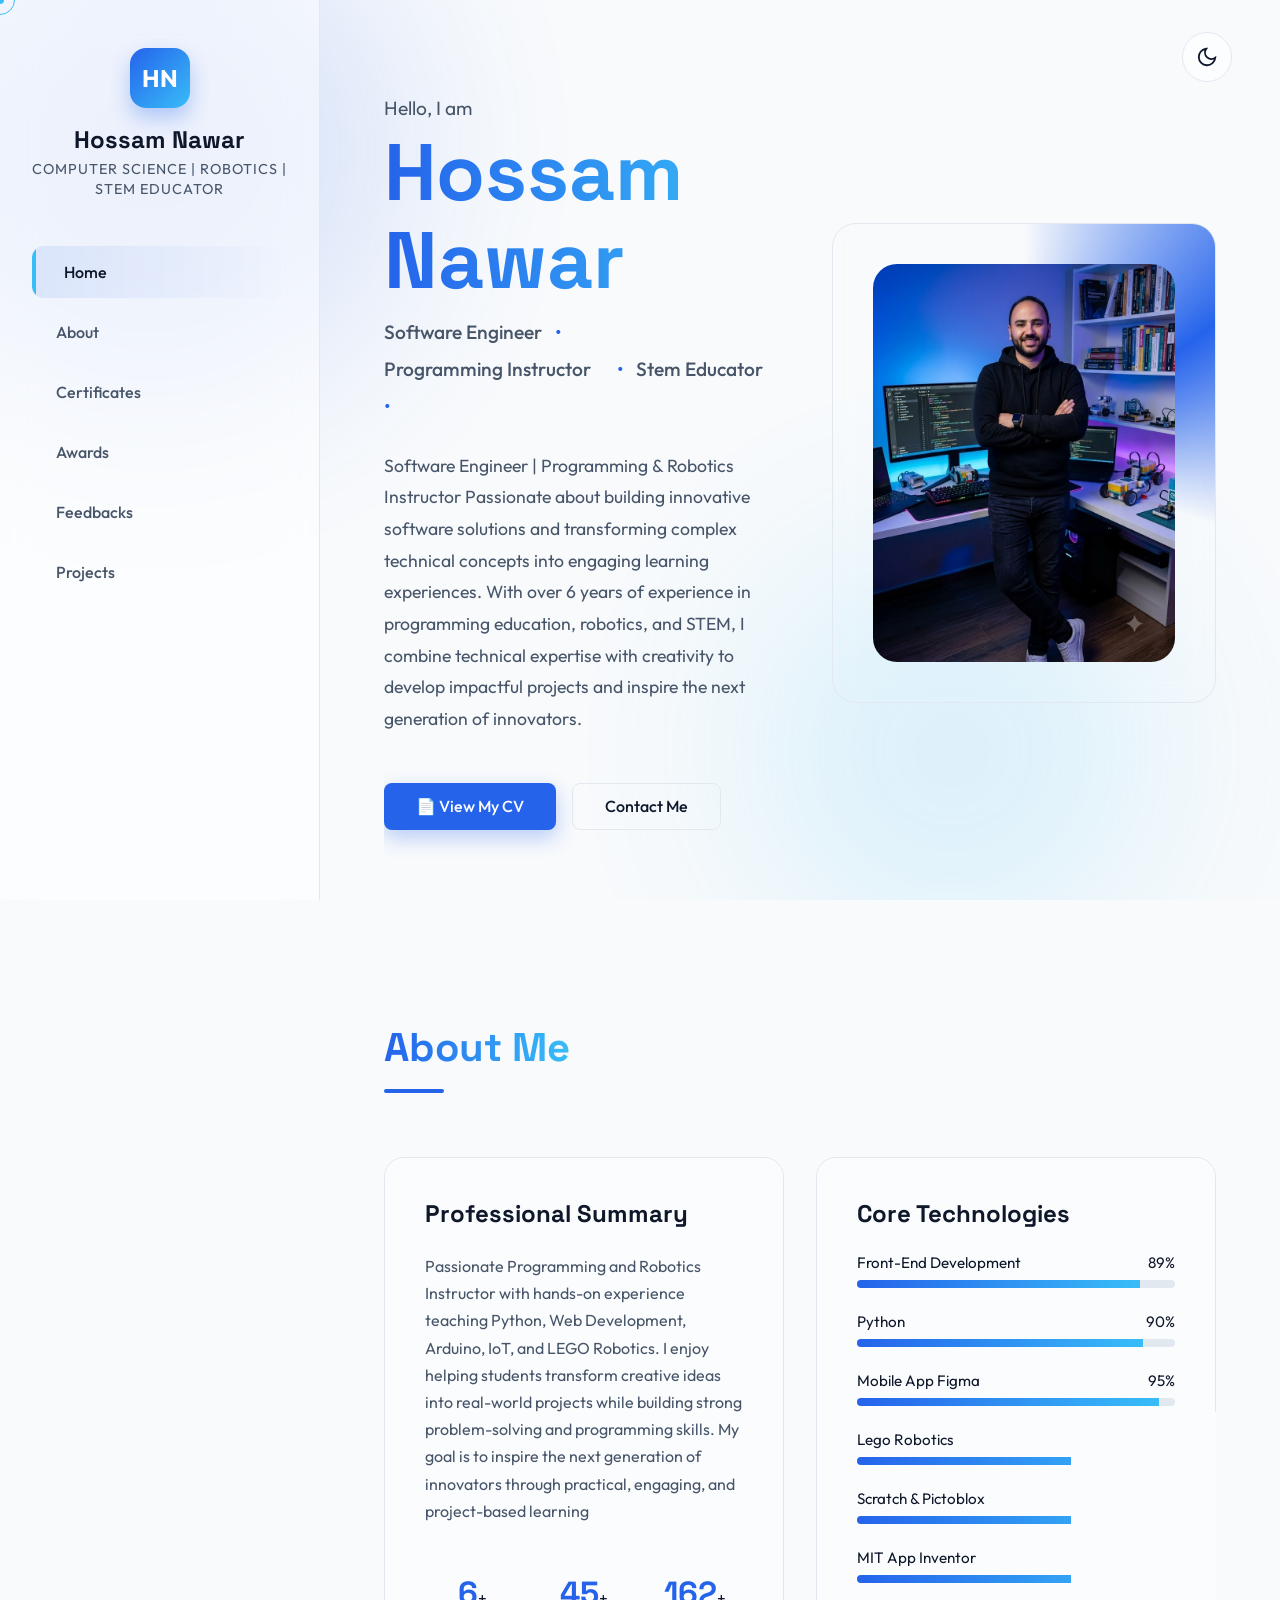
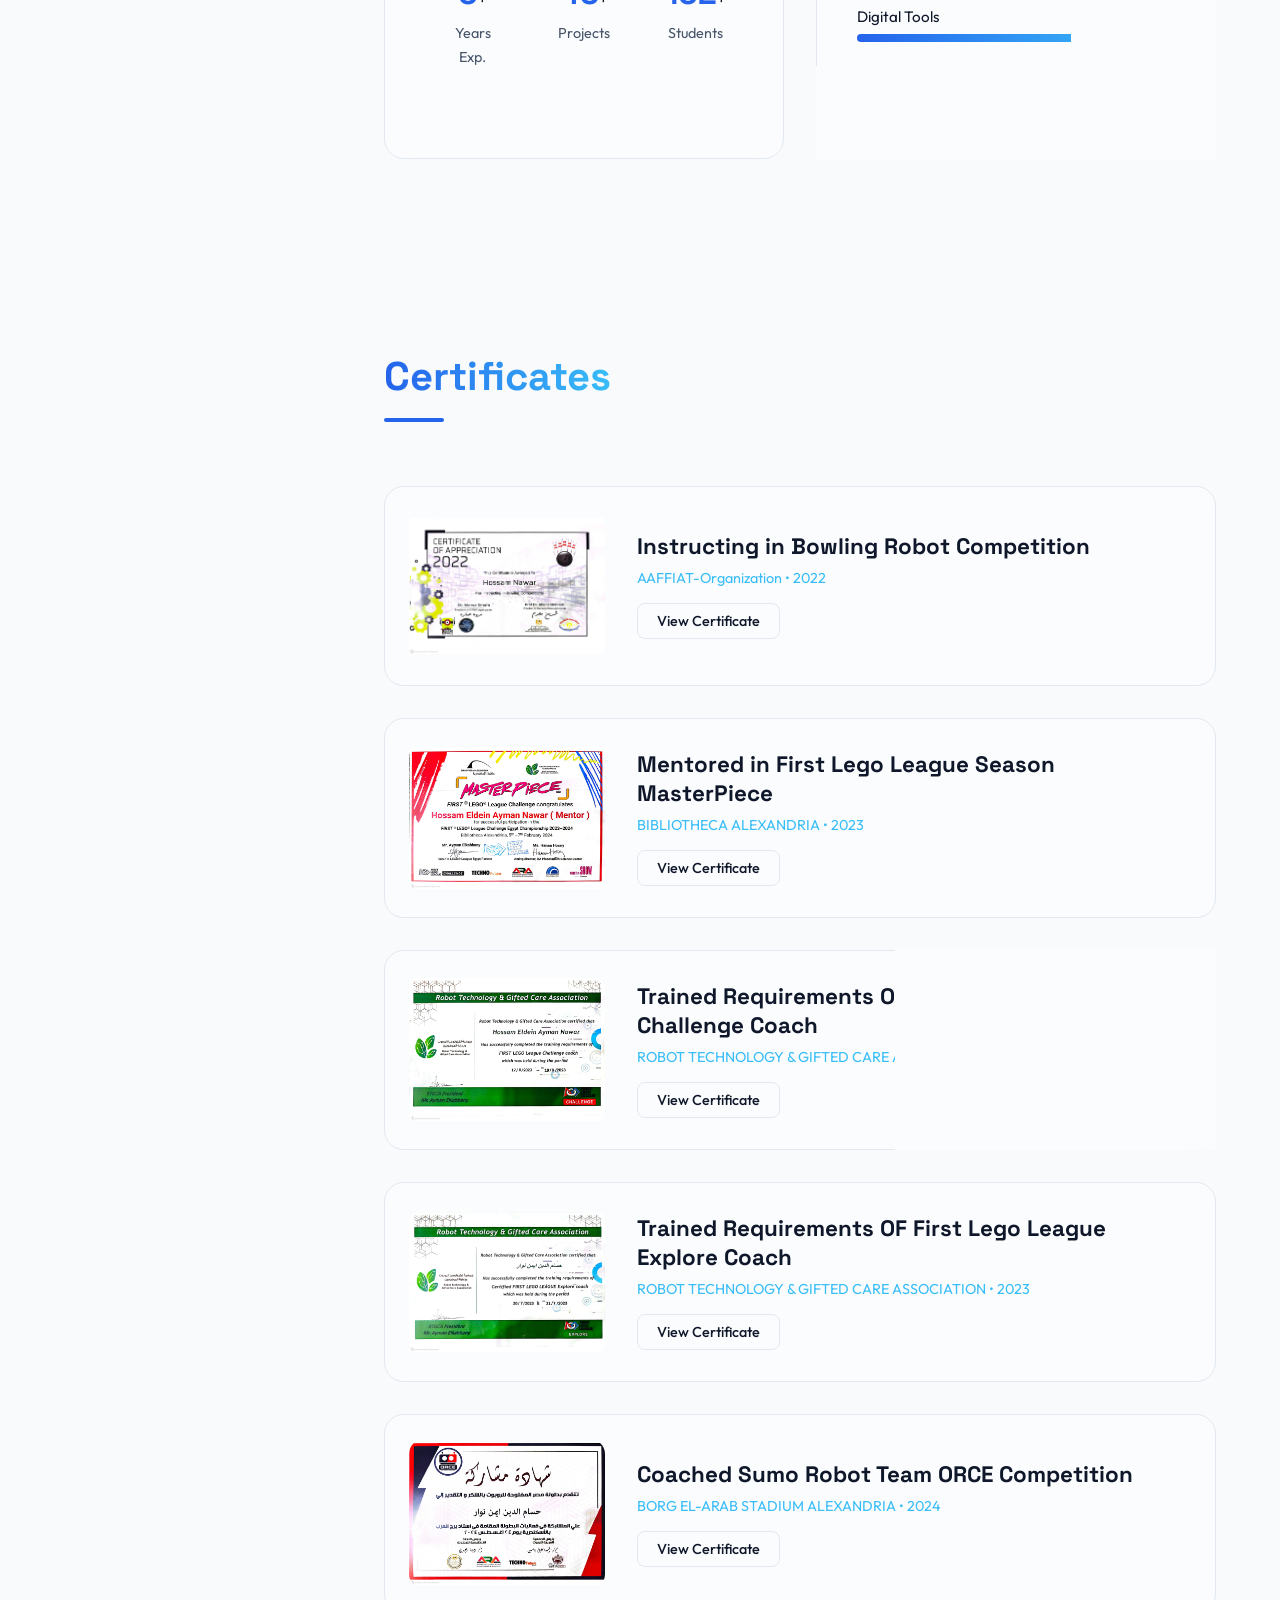
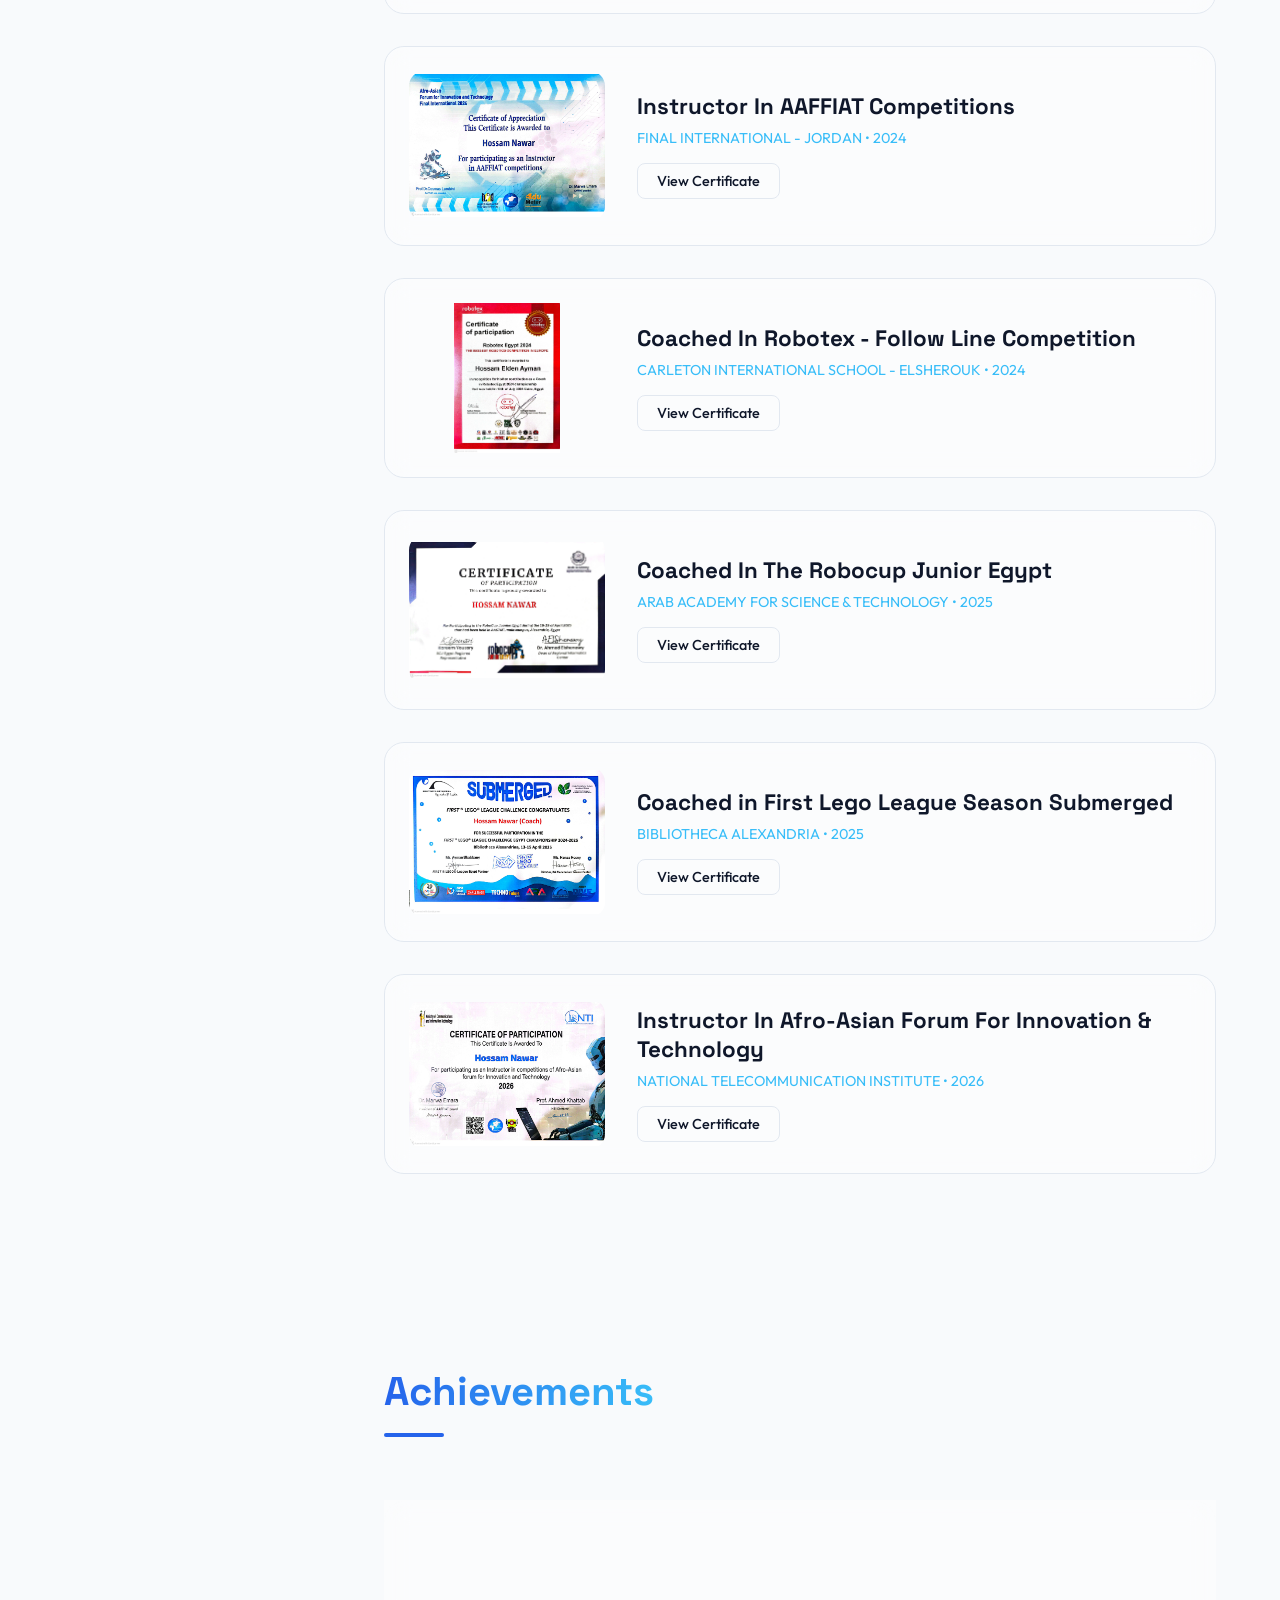
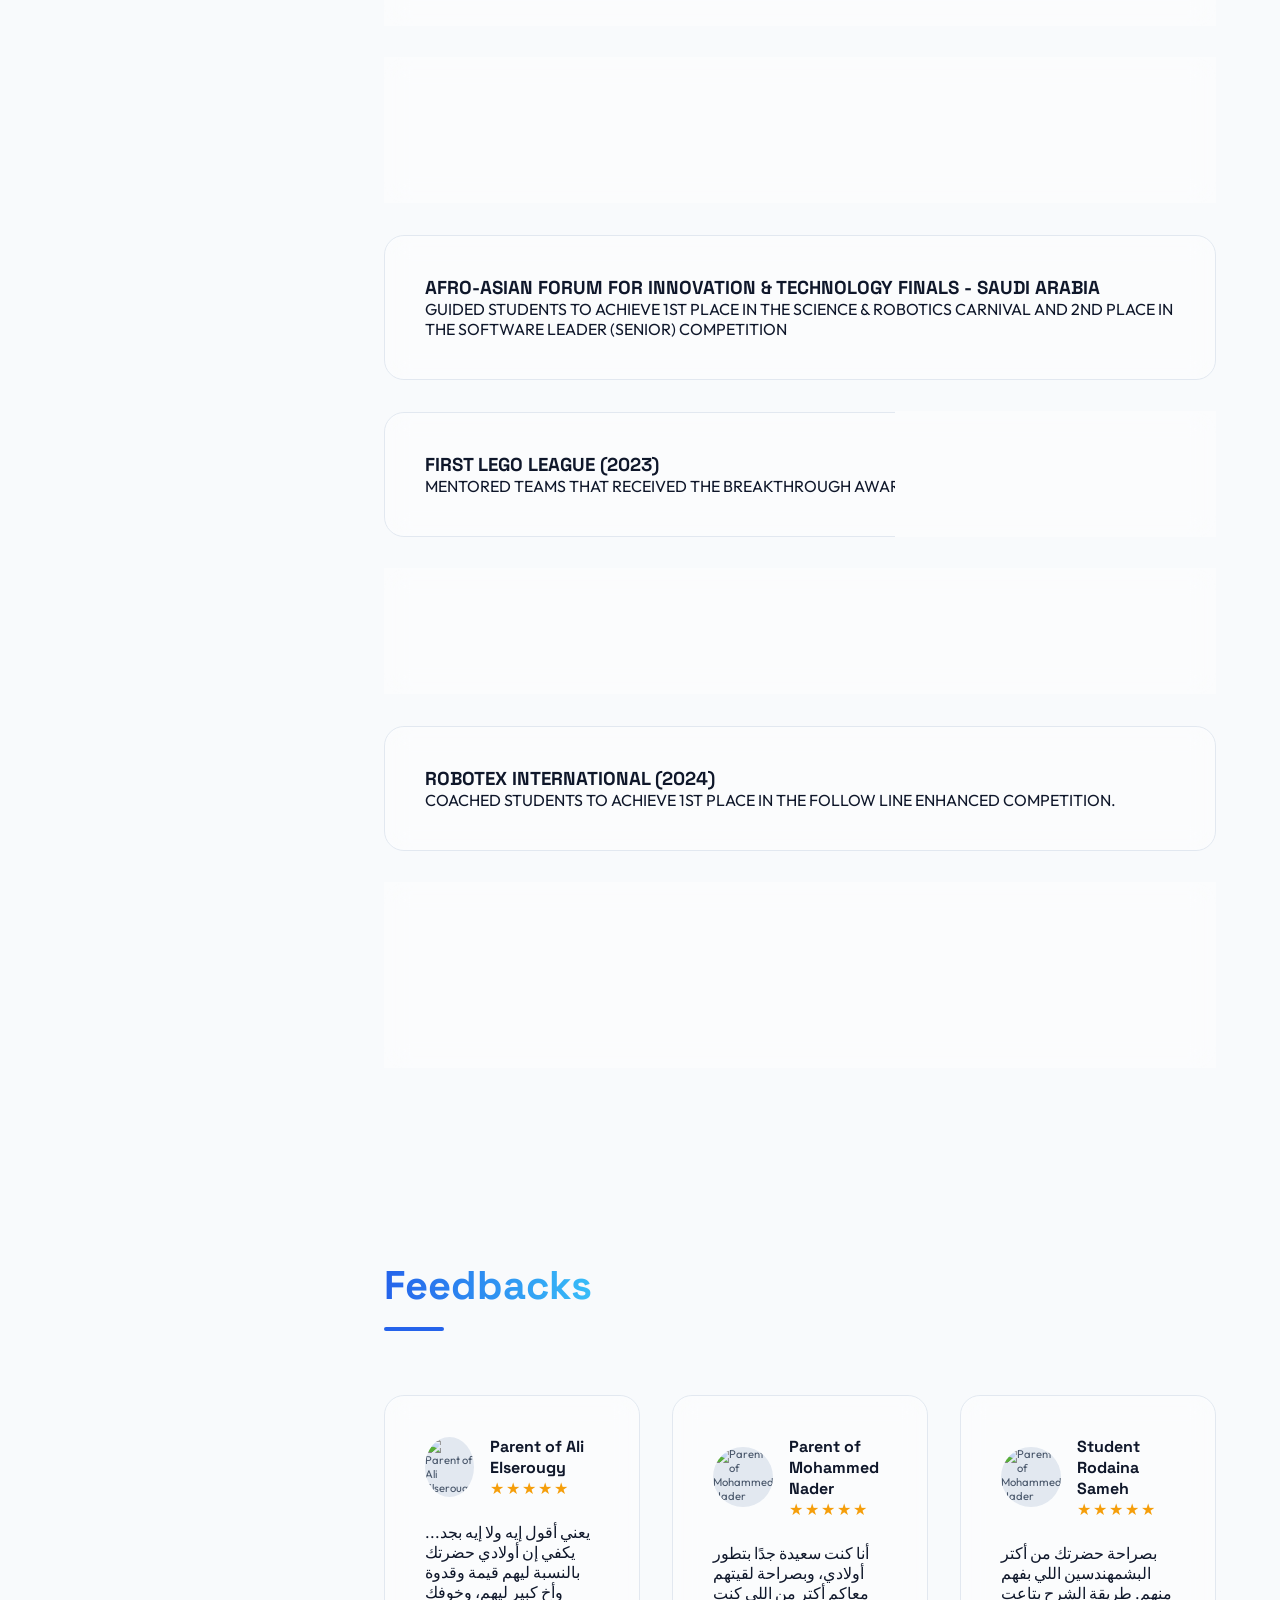
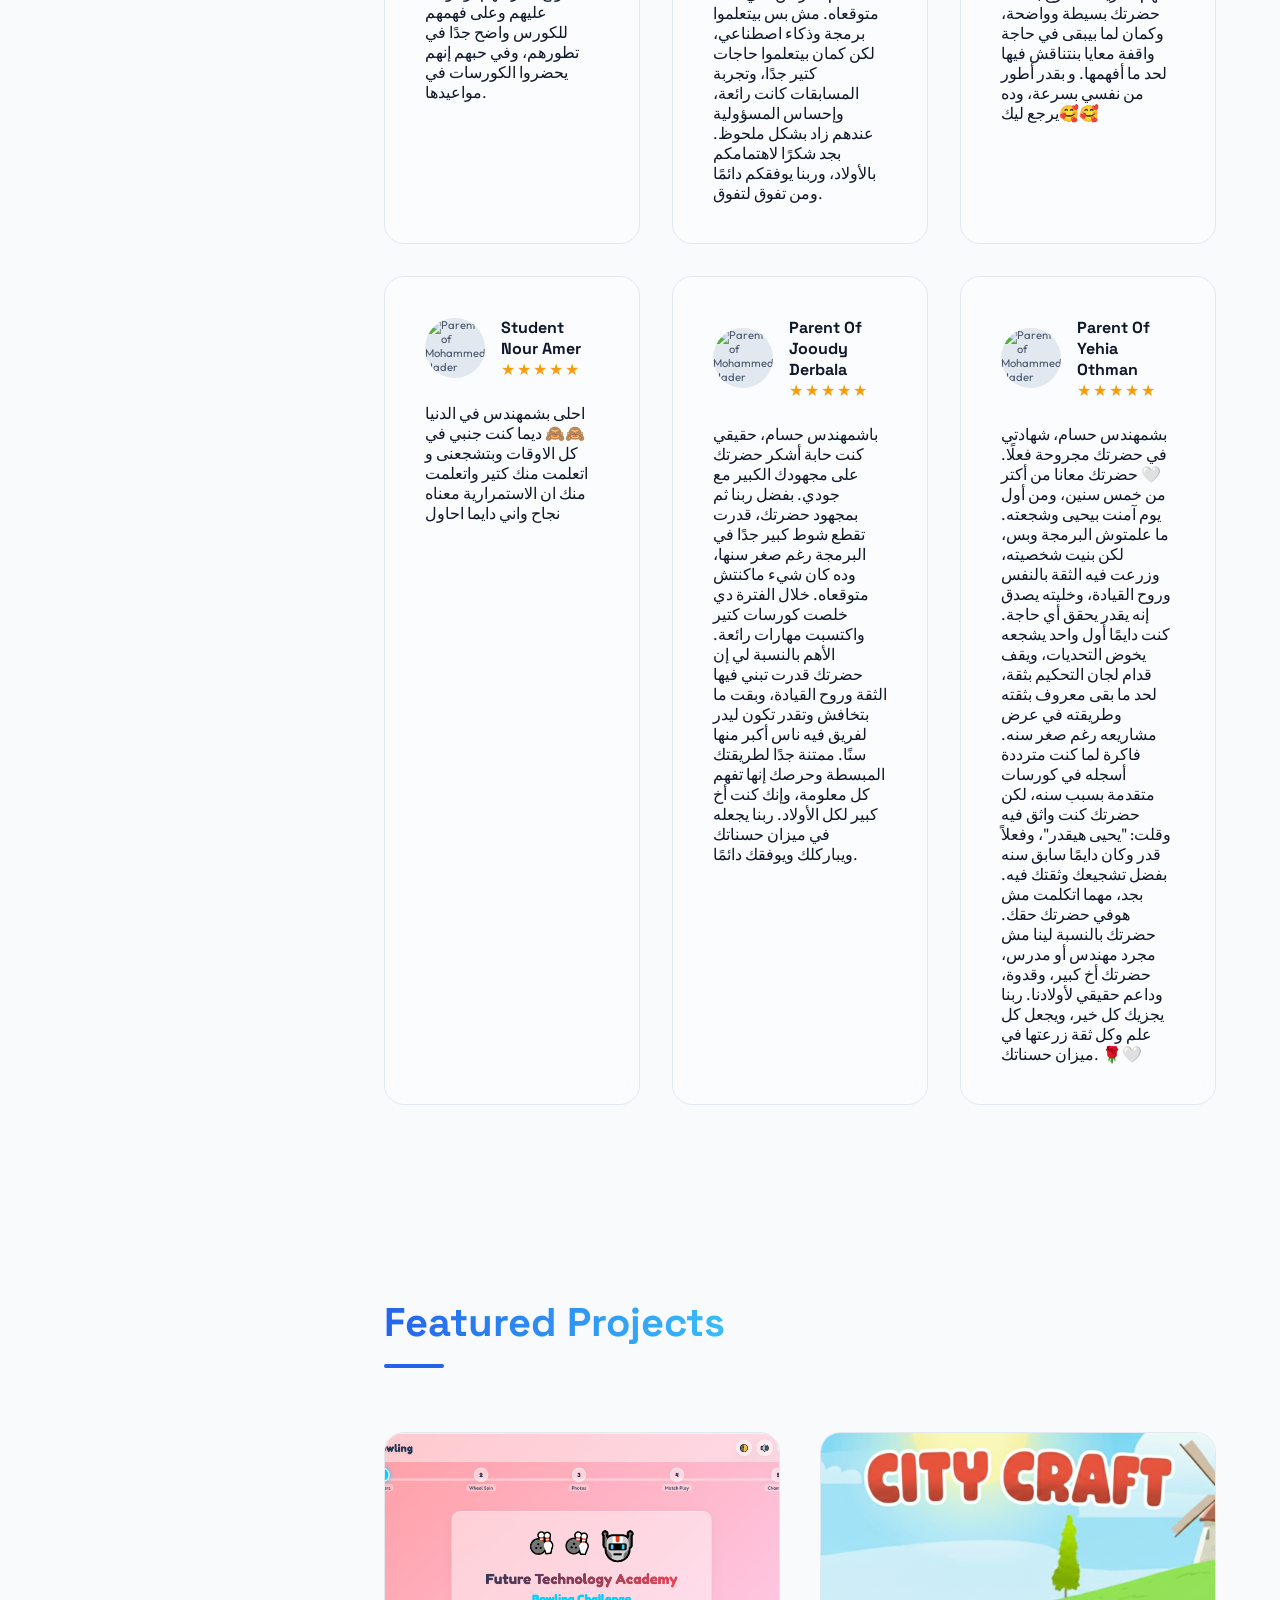
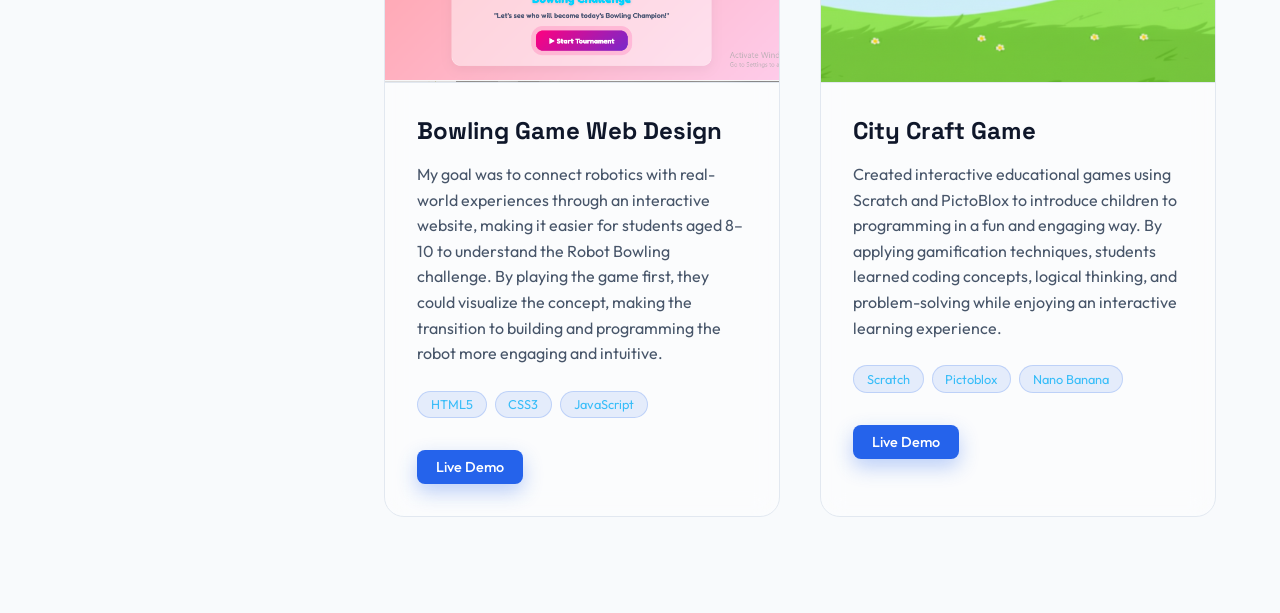
==== commit 886a7a0e: "Update index.html" ====
--- a/index.html
+++ b/index.html
@@ -79,7 +79,7 @@
 Passionate about building innovative software solutions and transforming complex technical concepts into engaging learning experiences. With over 6 years of experience in programming education, robotics, and STEM, I combine technical expertise with creativity to develop impactful projects and inspire the next generation of innovators.
                 </p>
                 <div class="hero-btns">
-                    <a href="Hossam Nawar CV (2).pdf" class="btn btn-primary" target="_blank">     📄 View My CV
+                    <a href="cv Hossam Nawar.pdf" class="btn btn-primary" target="_blank">     📄 View My CV
 </a>
                     <a href="#about" class="btn btn-outline">Contact Me</a>
                 </div>
@@ -722,4 +722,4 @@
 
     <script src="script.js"></script>
 </body>
-</html>+</html>
--- a/style.css
+++ b/style.css
@@ -54,6 +54,15 @@
     transition: background-color 0.4s ease, color 0.4s ease;
     overflow-x: hidden;
     cursor: none; /* For custom cursor */
+    /* Prevent any element from exceeding viewport width */
+    width: 100%;
+    max-width: 100vw;
+}
+
+/* FIX: Ensure images and media never overflow their containers */
+img, video, canvas {
+    max-width: 100%;
+    height: auto;
 }
 
 h1, h2, h3, h4 {
@@ -93,9 +102,10 @@
 /* Animated Background */
 .bg-animation {
     position: fixed;
-    top: 0; left: 0; width: 100vw; height: 100vh;
+    top: 0; left: 0; width: 100%; height: 100vh;
     z-index: -1;
     overflow: hidden;
+    /* FIX: Use 100% instead of 100vw to avoid overflow from scrollbar difference */
 }
 .glow-orb {
     position: absolute;
@@ -190,6 +200,10 @@
 .content {
     margin-left: var(--sidebar-width);
     padding: 0 5%;
+    /* FIX: Ensure content doesn't overflow viewport */
+    width: calc(100% - var(--sidebar-width));
+    max-width: 100%;
+    box-sizing: border-box;
 }
 
 /* ==========================================================================
@@ -202,6 +216,9 @@
     border-radius: 20px;
     padding: 2.5rem;
     transition: var(--transition-smooth);
+    /* FIX: Prevent glass cards from overflowing on small screens */
+    width: 100%;
+    max-width: 100%;
 }
 .glass-card:hover {
     border-color: rgba(var(--primary-rgb), 0.5);
@@ -279,6 +296,10 @@
     min-height: 100vh;
     padding: 6rem 0;
     display: flex; flex-direction: column; justify-content: center;
+    /* FIX: Ensure sections don't cause horizontal overflow */
+    width: 100%;
+    max-width: 100%;
+    overflow: hidden;
 }
 .section-header { margin-bottom: 4rem; }
 .section-header h2 { font-size: 2.5rem; margin-bottom: 1rem; }
@@ -288,8 +309,11 @@
 .hero-section {
     flex-direction: row; align-items: center; justify-content: space-between;
     gap: 4rem;
-}
-.hero-content { flex: 1; }
+    /* FIX: Ensure hero doesn't overflow */
+    width: 100%;
+    max-width: 100%;
+}
+.hero-content { flex: 1; /* FIX: Allow hero content to shrink */ min-width: 0; }
 .greeting { color: var(--text-sec); font-size: 1.2rem; margin-bottom: 0.5rem; font-family: 'Outfit'; font-weight: 400; }
 .main-heading { font-size: 5rem; line-height: 1.1; margin-bottom: 1rem; }
 .typewriter-container {
@@ -298,10 +322,10 @@
 }
 .separator { color: var(--primary); }
 .hero-desc { font-size: 1.1rem; line-height: 1.8; color: var(--text-sec); margin-bottom: 3rem; max-width: 600px; }
-.hero-btns { display: flex; gap: 1rem; }
+.hero-btns { display: flex; gap: 1rem; /* FIX: Allow buttons to wrap on small screens */ flex-wrap: wrap; }
 
 /* AI Video Placeholder */
-.hero-visual { flex: 1; display: flex; justify-content: flex-end; }
+.hero-visual { flex: 1; display: flex; justify-content: flex-end; /* FIX: Allow visual to shrink */ min-width: 0; }
 .video-placeholder {
     width: 100%; max-width: 400px; aspect-ratio: 4/5;
     position: relative; border-radius: 24px;
@@ -325,7 +349,7 @@
 .video-placeholder img {
     width: 100%;
     height: 100%;
-    object-fit: cover; /* تملأ البوكس بالكامل */
+    object-fit: cover;
     border-radius: 24px;
     position: relative;
     z-index: 2;
@@ -367,13 +391,13 @@
 .project-info p { color: var(--text-sec); margin-bottom: 1.5rem; line-height: 1.6; }
 .tech-stack { display: flex; flex-wrap: wrap; gap: 0.5rem; margin-bottom: 2rem; }
 .tech-stack span { background: rgba(var(--primary-rgb), 0.1); color: var(--accent); padding: 0.3rem 0.8rem; border-radius: 20px; font-size: 0.8rem; border: 1px solid rgba(var(--primary-rgb), 0.2); }
-.project-btns { display: flex; gap: 1rem; }
+.project-btns { display: flex; gap: 1rem; /* FIX: Allow project buttons to wrap */ flex-wrap: wrap; }
 
 /* Testimonial Slider */
-/* Feedback Grid */
+/* FIX: Feedback Grid - Disable horizontal slider behavior on mobile */
 .slider-container{
     width:100%;
-    overflow:visible;
+    overflow:hidden; /* FIX: Hide overflow to prevent horizontal scroll from slider */
 }
 
 .slider-track{
@@ -384,6 +408,9 @@
 
 .testimoniall-card{
     width:100%;
+    /* FIX: Ensure cards don't overflow their grid cell */
+    box-sizing: border-box;
+    overflow: hidden;
 }
 .user-info { display: flex; align-items: center; gap: 1rem; margin-bottom: 1.5rem; }
 .avatar-placeholder { width: 60px; height: 60px; border-radius: 50%; background: var(--border); display: flex; align-items: center; justify-content: center; font-size: 0.7rem; color: var(--text-sec); }
@@ -412,20 +439,46 @@
     margin: 5px 0; transition: 0.3s;
 }
 
+/* ==========================================================================
+   TABLET BREAKPOINT (max-width: 1024px)
+   ========================================================================== */
 @media (max-width: 1024px) {
     .hero-section { flex-direction: column; text-align: center; margin-top: 4rem; }
     .hero-btns { justify-content: center; }
     .about-grid, .grid-layout-2 { grid-template-columns: 1fr; }
     .grid-layout-3 { grid-template-columns: repeat(2, 1fr); }
     .main-heading { font-size: 4rem; }
-}
-
+
+    /* FIX: Reduce theme toggle right offset on tablets */
+    .theme-toggle { right: 2rem; }
+
+    /* FIX: Reduce content padding on tablets */
+    .content {
+        padding: 0 3%;
+    }
+
+    /* FIX: Stats grid to 2 columns on tablet */
+    .stats-grid { grid-template-columns: repeat(2, 1fr); }
+
+    /* FIX: Feedback slider to 2 columns on tablet */
+    .slider-track {
+        grid-template-columns: repeat(2, 1fr);
+    }
+}
+
+/* ==========================================================================
+   MOBILE BREAKPOINT (max-width: 768px)
+   ========================================================================== */
 @media (max-width: 768px) {
     .sidebar { transform: translateX(-100%); width: 280px; }
     .sidebar.open { transform: translateX(0); }
-    .content { margin-left: 0; padding: 0 1.5rem; }
+    .content { margin-left: 0; padding: 0 1.5rem; width: 100%; }
+
     .mobile-menu-btn { display: block; }
-    .theme-toggle { top: 1.5rem; right: 1.5rem; width: 45px; height: 45px; }
+
+    /* FIX: Theme toggle button - reduce right offset so it stays visible on mobile */
+    .theme-toggle { top: 1.5rem; right: 1rem; width: 45px; height: 45px; }
+
     .cert-card { flex-direction: column; text-align: center; }
     .cert-card .img-placeholder { width: 100%; height: 200px; }
     .grid-layout-3 { grid-template-columns: 1fr; }
@@ -433,4 +486,141 @@
     .cursor, .cursor-follower { display: none; } /* Disable custom cursor on mobile */
     body { cursor: auto; }
     .btn, .theme-toggle, .mobile-menu-btn { cursor: pointer; }
-}+
+    /* FIX: Feedback slider - stack cards vertically on mobile (disable horizontal slider) */
+    .slider-track {
+        display: flex;
+        flex-direction: column;
+        gap: 2rem;
+    }
+    .testimoniall-card {
+        width: 100%;
+        max-width: 100%;
+    }
+
+    /* FIX: Reduce section padding on mobile */
+    .section { padding: 4rem 0; }
+
+    /* FIX: Reduce hero heading on mobile */
+    .main-heading { font-size: 2.5rem; }
+
+    /* FIX: Stats grid to single column on mobile */
+    .stats-grid { grid-template-columns: repeat(2, 1fr); }
+
+    /* FIX: Reduce glass card padding on mobile */
+    .glass-card { padding: 1.5rem; }
+
+    /* FIX: Reduce hero visual alignment on mobile */
+    .hero-visual { justify-content: center; }
+    .video-placeholder { max-width: 300px; }
+}
+
+/* ==========================================================================
+   SMALL MOBILE BREAKPOINT (max-width: 480px)
+   ========================================================================== */
+@media (max-width: 480px) {
+    /* FIX: Further reduce theme toggle position for very small screens */
+    .theme-toggle { top: 1rem; right: 0.5rem; width: 40px; height: 40px; }
+    .theme-toggle svg { width: 18px; height: 18px; }
+
+    /* FIX: Main heading scales down further */
+    .main-heading { font-size: 2rem; }
+
+    /* FIX: Reduce content padding for very small screens */
+    .content { padding: 0 1rem; }
+
+    /* FIX: Stats grid to single column on very small screens */
+    .stats-grid { grid-template-columns: 1fr; }
+
+    /* FIX: Section header font size reduction */
+    .section-header h2 { font-size: 1.8rem; }
+
+    /* FIX: Hero buttons stack vertically */
+    .hero-btns { flex-direction: column; align-items: center; }
+    .hero-btns .btn { width: 100%; max-width: 250px; }
+
+    /* FIX: Hero description text size */
+    .hero-desc { font-size: 1rem; }
+
+    /* FIX: Typewriter container alignment */
+    .typewriter-container { justify-content: center; font-size: 1rem; }
+
+    /* FIX: Glass card further reduce padding */
+    .glass-card { padding: 1.2rem; }
+
+    /* FIX: Project info padding reduction */
+    .project-info { padding: 1.2rem; }
+
+    /* FIX: Project buttons stack */
+    .project-btns { flex-direction: column; }
+    .project-btns .btn { width: 100%; }
+
+    /* FIX: About grid single column */
+    .about-grid { grid-template-columns: 1fr; }
+
+    /* FIX: Reduce spacing between sections */
+    .section { padding: 3rem 0; }
+
+    /* FIX: Avatar placeholder scales down */
+    .avatar-placeholder { width: 50px; height: 50px; }
+
+    /* FIX: Cert card image sizing */
+    .cert-card .img-placeholder { height: 180px; }
+
+    /* FIX: Video placeholder smaller on tiny screens */
+    .video-placeholder { max-width: 250px; }
+
+    /* FIX: Testimonial card text size */
+    .testimonial-card p { font-size: 1rem; }
+}
+
+/* ==========================================================================
+   VERY SMALL SCREEN BREAKPOINT (max-width: 320px)
+   ========================================================================== */
+@media (max-width: 320px) {
+    /* FIX: Theme toggle minimal size for 320px screens */
+    .theme-toggle { top: 0.5rem; right: 0.3rem; width: 36px; height: 36px; }
+    .theme-toggle svg { width: 16px; height: 16px; }
+
+    /* FIX: Main heading even smaller */
+    .main-heading { font-size: 1.6rem; }
+
+    /* FIX: Content padding minimal */
+    .content { padding: 0 0.75rem; }
+
+    /* FIX: Mobile menu button adjustment */
+    .mobile-menu-btn { top: 0.8rem; left: 0.8rem; width: 40px; height: 40px; }
+
+    /* FIX: Sidebar width on very small screens */
+    .sidebar { width: 260px; }
+
+    /* FIX: Section header */
+    .section-header h2 { font-size: 1.5rem; }
+    .section-header { margin-bottom: 2rem; }
+
+    /* FIX: Hero greeting */
+    .greeting { font-size: 1rem; }
+
+    /* FIX: Stats grid items */
+    .stat-item span { font-size: 1.5rem; }
+    .stat-item p { font-size: 0.8rem; }
+
+    /* FIX: Glass card minimal padding */
+    .glass-card { padding: 1rem; }
+
+    /* FIX: Section minimal padding */
+    .section { padding: 2rem 0; }
+
+    /* FIX: Video placeholder */
+    .video-placeholder { max-width: 220px; }
+
+    /* FIX: Play icon scale */
+    .play-icon { width: 45px; height: 45px; }
+
+    /* FIX: Nav link padding reduction */
+    .nav-link { padding: 0.8rem 1rem; }
+
+    /* FIX: Brand name size */
+    .name { font-size: 1.2rem; }
+    .logo { width: 50px; height: 50px; font-size: 1.2rem; }
+}
